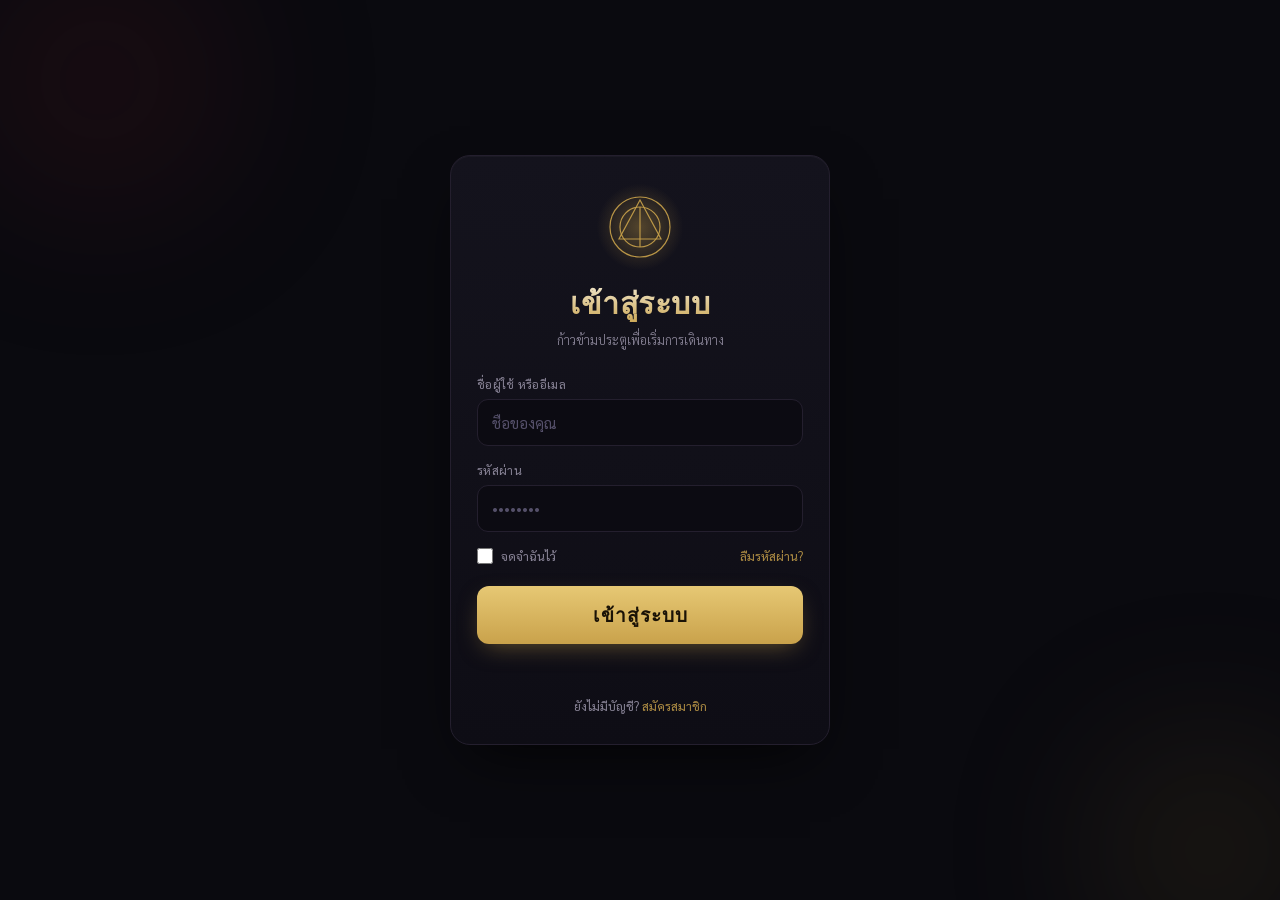
==== public/index.html @ ae457f74 "Add files via upload" ====
<!DOCTYPE html>
<html lang="th">
<head>
<meta charset="UTF-8">
<meta name="viewport" content="width=device-width, initial-scale=1">
<title>กำลังนำทาง…</title>
<script>window.location.replace('login.html');</script>
</head>
<body></body>
</html>
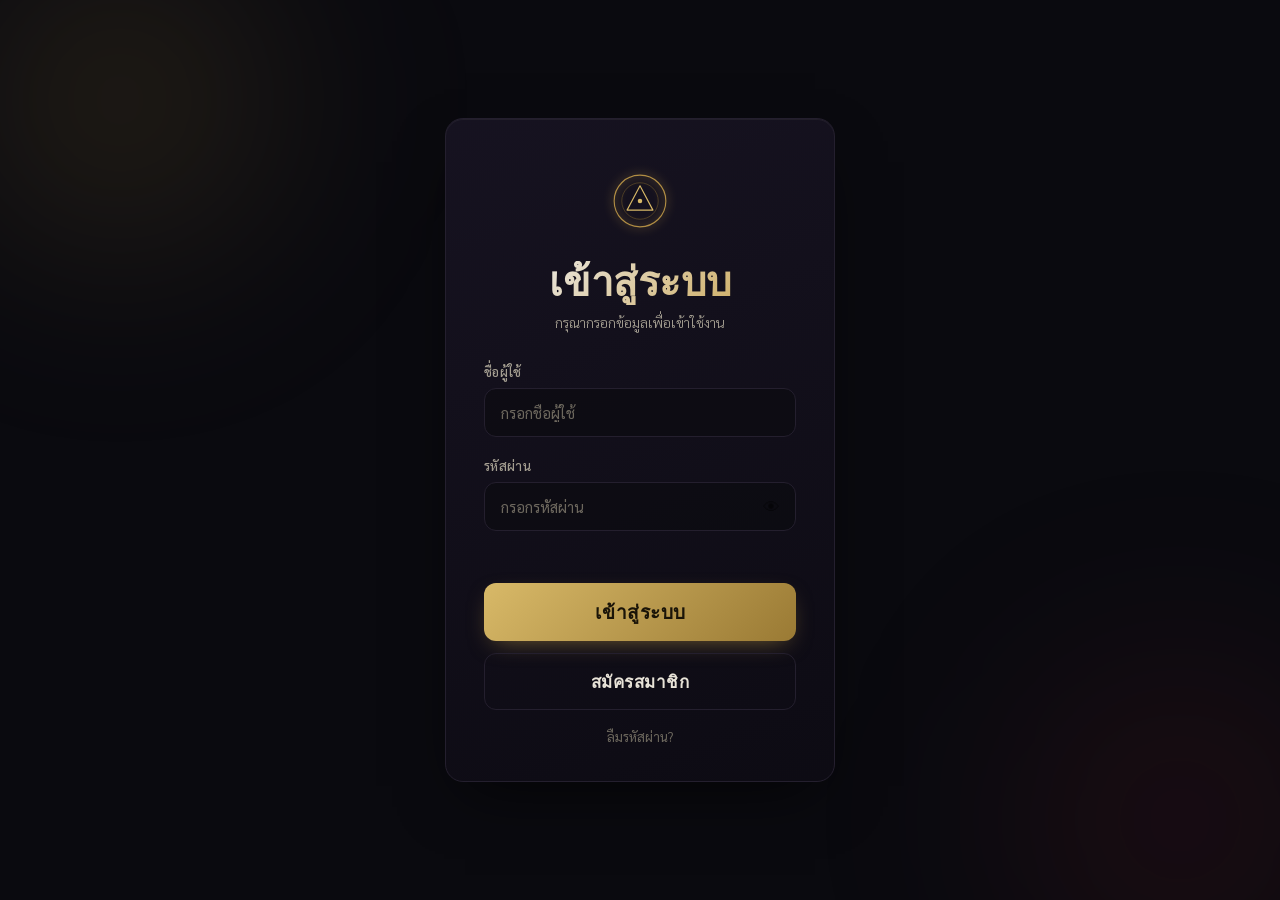
==== commit 05a5faf3: "Add wrangler config for Git-based auto-deploy - Move static files into public/ directory - Add wrang" ====
--- a/public/index.html
+++ b/public/index.html
@@ -1,10 +1,58 @@
 <!DOCTYPE html>
 <html lang="th">
 <head>
-<meta charset="UTF-8">
-<meta name="viewport" content="width=device-width, initial-scale=1">
-<title>กำลังนำทาง…</title>
-<script>window.location.replace('login.html');</script>
+    <meta charset="UTF-8">
+    <meta name="viewport" content="width=device-width, initial-scale=1.0">
+    <title>เข้าสู่ระบบ</title>
+    <link rel="preconnect" href="https://fonts.googleapis.com">
+    <link rel="preconnect" href="https://fonts.gstatic.com" crossorigin>
+    <link href="https://fonts.googleapis.com/css2?family=Cormorant+Garamond:ital,wght@0,500;0,600;0,700;1,500&family=Sarabun:wght@300;400;500;600&display=swap" rel="stylesheet">
+    <link rel="stylesheet" href="style.css">
 </head>
-<body></body>
+<body>
+    <div class="login-container">
+        <div class="login-box">
+            <div class="emblem" aria-hidden="true">
+                <svg viewBox="0 0 100 100" xmlns="http://www.w3.org/2000/svg">
+                    <circle class="emblem-glow" cx="50" cy="50" r="34"/>
+                    <circle class="emblem-ring" cx="50" cy="50" r="34"/>
+                    <circle class="emblem-ring-inner" cx="50" cy="50" r="24"/>
+                    <path class="emblem-mark" d="M50 30 L67 62 L33 62 Z"/>
+                    <circle class="emblem-dot" cx="50" cy="50" r="3"/>
+                </svg>
+            </div>
+
+            <div class="login-header">
+                <h1>เข้าสู่ระบบ</h1>
+                <p>กรุณากรอกข้อมูลเพื่อเข้าใช้งาน</p>
+            </div>
+
+            <form id="loginForm">
+                <div class="input-group">
+                    <label for="username">ชื่อผู้ใช้</label>
+                    <input type="text" id="username" placeholder="กรอกชื่อผู้ใช้" autocomplete="username" required>
+                </div>
+
+                <div class="input-group">
+                    <label for="password">รหัสผ่าน</label>
+                    <div class="password-wrapper">
+                        <input type="password" id="password" placeholder="กรอกรหัสผ่าน" autocomplete="current-password" required>
+                        <button type="button" class="toggle-password" id="togglePassword" aria-label="แสดงรหัสผ่าน">👁</button>
+                    </div>
+                </div>
+
+                <div id="errorMessage" class="error-message"></div>
+
+                <button type="submit" class="btn btn-login">เข้าสู่ระบบ</button>
+            </form>
+
+            <div class="login-footer">
+                <a href="#" class="btn btn-register">สมัครสมาชิก</a>
+                <a href="#" class="forgot-password">ลืมรหัสผ่าน?</a>
+            </div>
+        </div>
+    </div>
+
+    <script src="script.js"></script>
+</body>
 </html>
--- a/public/style.css
+++ b/public/style.css
@@ -0,0 +1,422 @@
+:root {
+    /* พื้นหลัง — ดำอมม่วง ไม่ใช่ดำสนิท */
+    --bg: #0a0a0f;
+    --bg-raise: #12101a;
+
+    /* สีหลัก — ทองโบราณ ใช้กับ accent เท่านั้น */
+    --gold: #c9a24b;
+    --gold-soft: #d8b968;
+    --gold-deep: #9a7a34;
+
+    /* สีรอง — แดงเลือด โผล่ในหมอกพื้นหลัง */
+    --blood: #7e1f2b;
+
+    /* ตัวอักษร — ขาวอมครีม ไม่ใช่ขาวสนิท */
+    --ink: #e8e3d8;
+    --ink-dim: #a49e91;
+    --ink-faint: #6d685e;
+
+    /* เส้นขอบจาง */
+    --line: #241f2e;
+
+    --radius: 18px;
+    --font-serif: 'Cormorant Garamond', serif;
+    --font-body: 'Sarabun', sans-serif;
+}
+
+* {
+    margin: 0;
+    padding: 0;
+    box-sizing: border-box;
+}
+
+body {
+    font-family: var(--font-body);
+    background: var(--bg);
+    color: var(--ink);
+    min-height: 100vh;
+    display: flex;
+    align-items: center;
+    justify-content: center;
+    position: relative;
+    overflow-x: hidden;
+}
+
+/* หมอกแสงพื้นหลัง — วงกลม 2 วงมุมตรงข้ามกัน สร้างมิติ */
+body::before,
+body::after {
+    content: "";
+    position: fixed;
+    width: 480px;
+    height: 480px;
+    border-radius: 50%;
+    filter: blur(90px);
+    z-index: 0;
+    pointer-events: none;
+}
+
+body::before {
+    top: -140px;
+    left: -120px;
+    background: radial-gradient(circle, rgba(201, 162, 75, 0.16), transparent 70%);
+}
+
+body::after {
+    bottom: -160px;
+    right: -140px;
+    background: radial-gradient(circle, rgba(126, 31, 43, 0.20), transparent 70%);
+}
+
+.login-container {
+    width: 100%;
+    max-width: 430px;
+    padding: 20px;
+    position: relative;
+    z-index: 1;
+}
+
+.login-box {
+    background: linear-gradient(160deg, rgba(24, 20, 34, 0.92), rgba(14, 12, 20, 0.92));
+    border: 1px solid var(--line);
+    border-radius: var(--radius);
+    padding: 44px 38px 36px;
+    /* เงาแบบมีทิศทาง ตกลงล่าง เบลอกว้าง + inset highlight ขอบบน */
+    box-shadow:
+        0 24px 60px -20px rgba(0, 0, 0, 0.7),
+        inset 0 1px 0 rgba(232, 227, 216, 0.06);
+}
+
+/* ตราสัญลักษณ์ */
+.emblem {
+    width: 76px;
+    height: 76px;
+    margin: 0 auto 22px;
+}
+
+.emblem svg {
+    width: 100%;
+    height: 100%;
+    overflow: visible;
+}
+
+.emblem-glow {
+    fill: none;
+    stroke: var(--gold);
+    stroke-width: 6;
+    opacity: 0.25;
+    filter: blur(6px);
+    transform-origin: center;
+    animation: breathe 3.4s ease-in-out infinite;
+}
+
+.emblem-ring {
+    fill: none;
+    stroke: var(--gold);
+    stroke-width: 1.5;
+    opacity: 0.85;
+}
+
+.emblem-ring-inner {
+    fill: none;
+    stroke: var(--gold-deep);
+    stroke-width: 1;
+    opacity: 0.5;
+}
+
+.emblem-mark {
+    fill: none;
+    stroke: var(--gold-soft);
+    stroke-width: 1.5;
+    stroke-linejoin: round;
+}
+
+.emblem-dot {
+    fill: var(--gold-soft);
+}
+
+@keyframes breathe {
+    0%, 100% { opacity: 0.18; transform: scale(1); }
+    50% { opacity: 0.42; transform: scale(1.06); }
+}
+
+.login-header {
+    text-align: center;
+    margin-bottom: 32px;
+}
+
+.login-header h1 {
+    font-family: var(--font-serif);
+    font-weight: 600;
+    font-size: 40px;
+    letter-spacing: 0.5px;
+    line-height: 1.1;
+    margin-bottom: 8px;
+    /* gradient text — ขาวครีม→ทอง เหมือนแสงตกกระทบ */
+    background: linear-gradient(135deg, var(--ink) 20%, var(--gold) 100%);
+    -webkit-background-clip: text;
+    background-clip: text;
+    -webkit-text-fill-color: transparent;
+    color: transparent;
+}
+
+.login-header p {
+    color: var(--ink-dim);
+    font-size: 14px;
+    font-weight: 300;
+}
+
+.input-group {
+    margin-bottom: 20px;
+}
+
+.input-group label {
+    display: block;
+    color: var(--ink-dim);
+    font-size: 13px;
+    font-weight: 500;
+    letter-spacing: 0.3px;
+    margin-bottom: 8px;
+}
+
+.input-group input {
+    width: 100%;
+    padding: 14px 16px;
+    background: rgba(10, 10, 15, 0.6);
+    border: 1px solid var(--line);
+    border-radius: 12px;
+    color: var(--ink);
+    font-family: var(--font-body);
+    font-size: 15px;
+    transition: border-color 0.3s ease, box-shadow 0.3s ease, background 0.3s ease;
+    outline: none;
+}
+
+.input-group input::placeholder {
+    color: var(--ink-faint);
+}
+
+/* โฟกัสแล้วมี glow วงแหวนทอง แทน outline ฟ้าเบราว์เซอร์ */
+.input-group input:focus {
+    border-color: var(--gold-deep);
+    background: rgba(18, 16, 26, 0.8);
+    box-shadow: 0 0 0 3px rgba(201, 162, 75, 0.15);
+}
+
+.password-wrapper {
+    position: relative;
+}
+
+.password-wrapper input {
+    padding-right: 50px;
+}
+
+.toggle-password {
+    position: absolute;
+    right: 12px;
+    top: 50%;
+    transform: translateY(-50%);
+    background: none;
+    border: none;
+    cursor: pointer;
+    font-size: 17px;
+    opacity: 0.5;
+    transition: opacity 0.3s;
+    line-height: 1;
+    padding: 4px;
+}
+
+.toggle-password:hover {
+    opacity: 0.9;
+}
+
+.error-message {
+    color: #d97b7b;
+    font-size: 13px;
+    text-align: center;
+    margin-bottom: 12px;
+    min-height: 20px;
+    font-weight: 400;
+}
+
+.btn {
+    display: block;
+    width: 100%;
+    padding: 14px;
+    border: none;
+    border-radius: 12px;
+    font-family: var(--font-serif);
+    font-size: 19px;
+    font-weight: 600;
+    letter-spacing: 0.5px;
+    cursor: pointer;
+    transition: transform 0.2s ease, box-shadow 0.3s ease, background 0.3s ease, opacity 0.3s;
+    text-align: center;
+    text-decoration: none;
+}
+
+.btn-login {
+    background: linear-gradient(135deg, var(--gold-soft), var(--gold-deep));
+    color: #1a1408;
+    margin-bottom: 12px;
+    box-shadow: 0 8px 24px -10px rgba(201, 162, 75, 0.6);
+}
+
+.btn-login:hover {
+    background: linear-gradient(135deg, #e3c477, var(--gold));
+    box-shadow: 0 12px 30px -10px rgba(201, 162, 75, 0.75);
+}
+
+.btn-login:active {
+    transform: translateY(1px);
+}
+
+.btn-login:disabled {
+    opacity: 0.5;
+    cursor: not-allowed;
+}
+
+.btn-register {
+    background: transparent;
+    color: var(--ink);
+    border: 1px solid var(--line);
+    margin-bottom: 18px;
+    font-size: 17px;
+}
+
+.btn-register:hover {
+    border-color: var(--gold-deep);
+    background: rgba(201, 162, 75, 0.06);
+}
+
+.btn-register:active {
+    transform: translateY(1px);
+}
+
+.login-footer {
+    margin-top: 4px;
+}
+
+.forgot-password {
+    display: block;
+    text-align: center;
+    color: var(--ink-faint);
+    font-size: 13px;
+    text-decoration: none;
+    transition: color 0.3s;
+}
+
+.forgot-password:hover {
+    color: var(--gold);
+}
+
+/* ===== Dashboard ===== */
+.dashboard-container {
+    width: 100%;
+    min-height: 100vh;
+    padding: 40px 30px;
+    position: relative;
+    z-index: 1;
+}
+
+.dashboard-header {
+    display: flex;
+    justify-content: space-between;
+    align-items: center;
+    margin-bottom: 48px;
+    max-width: 900px;
+    margin-left: auto;
+    margin-right: auto;
+}
+
+.dashboard-header h1 {
+    font-family: var(--font-serif);
+    font-weight: 600;
+    font-size: 30px;
+    letter-spacing: 0.5px;
+    background: linear-gradient(135deg, var(--ink) 20%, var(--gold) 100%);
+    -webkit-background-clip: text;
+    background-clip: text;
+    -webkit-text-fill-color: transparent;
+    color: transparent;
+}
+
+.btn-logout {
+    padding: 10px 24px;
+    background: transparent;
+    color: var(--ink-dim);
+    border: 1px solid var(--line);
+    border-radius: 10px;
+    cursor: pointer;
+    font-family: var(--font-serif);
+    font-size: 16px;
+    font-weight: 600;
+    transition: all 0.3s;
+    text-decoration: none;
+}
+
+.btn-logout:hover {
+    border-color: var(--blood);
+    color: #d97b7b;
+    background: rgba(126, 31, 43, 0.12);
+}
+
+.welcome-card {
+    background: linear-gradient(160deg, rgba(24, 20, 34, 0.92), rgba(14, 12, 20, 0.92));
+    border: 1px solid var(--line);
+    border-radius: var(--radius);
+    padding: 48px 40px;
+    text-align: center;
+    max-width: 640px;
+    margin: 0 auto;
+    box-shadow:
+        0 24px 60px -20px rgba(0, 0, 0, 0.7),
+        inset 0 1px 0 rgba(232, 227, 216, 0.06);
+}
+
+.welcome-card h2 {
+    font-family: var(--font-serif);
+    font-weight: 600;
+    font-size: 38px;
+    margin-bottom: 12px;
+    background: linear-gradient(135deg, var(--ink) 20%, var(--gold) 100%);
+    -webkit-background-clip: text;
+    background-clip: text;
+    -webkit-text-fill-color: transparent;
+    color: transparent;
+}
+
+.welcome-card p {
+    color: var(--ink-dim);
+    font-size: 16px;
+    font-weight: 300;
+}
+
+@media (max-width: 480px) {
+    .login-box {
+        padding: 34px 24px 28px;
+    }
+
+    .login-header h1 {
+        font-size: 34px;
+    }
+
+    .dashboard-header {
+        flex-direction: column;
+        gap: 16px;
+    }
+
+    .welcome-card h2 {
+        font-size: 30px;
+    }
+}
+
+/* ปิดอนิเมชันให้คนที่แพ้การเคลื่อนไหว */
+@media (prefers-reduced-motion: reduce) {
+    *,
+    *::before,
+    *::after {
+        animation-duration: 0.001ms !important;
+        animation-iteration-count: 1 !important;
+        transition-duration: 0.001ms !important;
+    }
+}
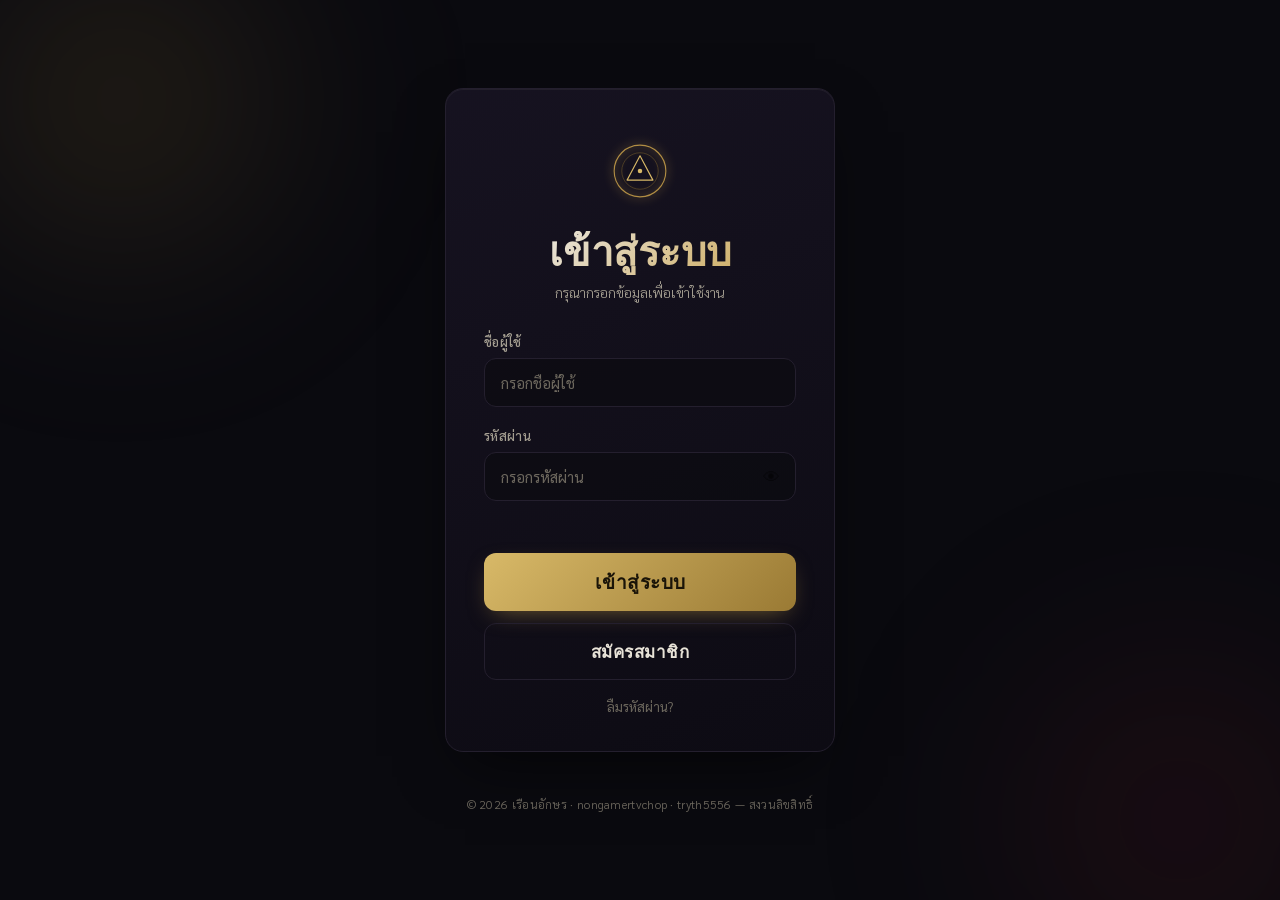
==== commit e9cfa387: "Add copyright notice and LICENSE - Copyright footer on login and platform pages - LICENSE file (All " ====
--- a/public/index.html
+++ b/public/index.html
@@ -51,6 +51,10 @@
                 <a href="#" class="forgot-password">ลืมรหัสผ่าน?</a>
             </div>
         </div>
+
+        <footer class="copyright">
+            © 2026 เรือนอักษร · nongamertvchop · tryth5556 — สงวนลิขสิทธิ์
+        </footer>
     </div>
 
     <script src="script.js"></script>
--- a/public/style.css
+++ b/public/style.css
@@ -410,6 +410,588 @@
     }
 }
 
+/* ===== App / Platform (เรือนอักษร) ===== */
+.app-body {
+    display: block;
+    align-items: stretch;
+    justify-content: flex-start;
+}
+
+.app-header {
+    position: sticky;
+    top: 0;
+    z-index: 50;
+    display: flex;
+    align-items: center;
+    gap: 20px;
+    padding: 12px 28px;
+    background: rgba(10, 10, 15, 0.85);
+    backdrop-filter: blur(14px);
+    border-bottom: 1px solid var(--line);
+}
+
+.brand {
+    display: flex;
+    align-items: center;
+    gap: 10px;
+    flex-shrink: 0;
+}
+
+.brand-emblem {
+    width: 34px;
+    height: 34px;
+    display: block;
+}
+
+.brand-emblem svg { width: 100%; height: 100%; }
+
+.brand-name {
+    font-family: var(--font-serif);
+    font-weight: 700;
+    font-size: 26px;
+    letter-spacing: 0.5px;
+    background: linear-gradient(135deg, var(--ink) 20%, var(--gold) 100%);
+    -webkit-background-clip: text;
+    background-clip: text;
+    -webkit-text-fill-color: transparent;
+    color: transparent;
+}
+
+.search-bar {
+    flex: 1;
+    max-width: 460px;
+    display: flex;
+    align-items: center;
+    gap: 8px;
+    padding: 9px 16px;
+    background: rgba(10, 10, 15, 0.6);
+    border: 1px solid var(--line);
+    border-radius: 12px;
+    transition: border-color 0.3s, box-shadow 0.3s;
+}
+
+.search-bar:focus-within {
+    border-color: var(--gold-deep);
+    box-shadow: 0 0 0 3px rgba(201, 162, 75, 0.12);
+}
+
+.search-icon { opacity: 0.5; font-size: 14px; }
+
+.search-bar input {
+    flex: 1;
+    background: none;
+    border: none;
+    outline: none;
+    color: var(--ink);
+    font-family: var(--font-body);
+    font-size: 14px;
+}
+
+.search-bar input::placeholder { color: var(--ink-faint); }
+
+.header-actions {
+    display: flex;
+    align-items: center;
+    gap: 12px;
+    margin-left: auto;
+    flex-shrink: 0;
+}
+
+.icon-btn {
+    background: none;
+    border: 1px solid transparent;
+    border-radius: 10px;
+    padding: 8px;
+    font-size: 17px;
+    cursor: pointer;
+    opacity: 0.7;
+    transition: opacity 0.3s, background 0.3s;
+}
+
+.icon-btn:hover { opacity: 1; background: rgba(201, 162, 75, 0.08); }
+
+.avatar {
+    width: 40px;
+    height: 40px;
+    flex-shrink: 0;
+    border-radius: 50%;
+    display: flex;
+    align-items: center;
+    justify-content: center;
+    font-family: var(--font-serif);
+    font-weight: 600;
+    font-size: 18px;
+    color: #1a1408;
+    background: linear-gradient(135deg, var(--gold-soft), var(--gold-deep));
+    border: 1px solid rgba(232, 227, 216, 0.15);
+}
+
+.avatar.sm { width: 32px; height: 32px; font-size: 14px; }
+
+.app-header .btn-logout {
+    padding: 8px 18px;
+    font-size: 15px;
+}
+
+/* Layout grid */
+.app-layout {
+    display: grid;
+    grid-template-columns: 240px 1fr 300px;
+    gap: 22px;
+    max-width: 1240px;
+    margin: 0 auto;
+    padding: 26px;
+    align-items: start;
+}
+
+.sidebar-left, .sidebar-right {
+    position: sticky;
+    top: 84px;
+    display: flex;
+    flex-direction: column;
+    gap: 18px;
+}
+
+.side-card {
+    background: linear-gradient(160deg, rgba(24, 20, 34, 0.9), rgba(14, 12, 20, 0.9));
+    border: 1px solid var(--line);
+    border-radius: var(--radius);
+    padding: 16px;
+    box-shadow:
+        0 18px 44px -22px rgba(0, 0, 0, 0.7),
+        inset 0 1px 0 rgba(232, 227, 216, 0.05);
+}
+
+.side-title {
+    font-family: var(--font-serif);
+    font-weight: 600;
+    font-size: 20px;
+    color: var(--gold);
+    margin-bottom: 12px;
+    padding-bottom: 8px;
+    border-bottom: 1px solid var(--line);
+}
+
+/* Nav */
+.nav-item {
+    display: block;
+    padding: 11px 14px;
+    color: var(--ink-dim);
+    text-decoration: none;
+    font-size: 15px;
+    border-radius: 10px;
+    border-left: 2px solid transparent;
+    transition: all 0.25s;
+}
+
+.nav-item:hover { color: var(--ink); background: rgba(201, 162, 75, 0.06); }
+
+.nav-item.active {
+    color: var(--gold-soft);
+    background: rgba(201, 162, 75, 0.1);
+    border-left-color: var(--gold);
+}
+
+/* Categories */
+.category-list { display: flex; flex-wrap: wrap; gap: 8px; }
+
+.category-tag {
+    padding: 6px 13px;
+    font-size: 13px;
+    color: var(--ink-dim);
+    text-decoration: none;
+    border: 1px solid var(--line);
+    border-radius: 20px;
+    transition: all 0.25s;
+}
+
+.category-tag:hover {
+    color: var(--gold-soft);
+    border-color: var(--gold-deep);
+    background: rgba(201, 162, 75, 0.08);
+}
+
+/* Feed */
+.feed { display: flex; flex-direction: column; gap: 20px; min-width: 0; }
+
+.composer {
+    display: flex;
+    gap: 14px;
+    background: linear-gradient(160deg, rgba(24, 20, 34, 0.9), rgba(14, 12, 20, 0.9));
+    border: 1px solid var(--line);
+    border-radius: var(--radius);
+    padding: 18px;
+    box-shadow: inset 0 1px 0 rgba(232, 227, 216, 0.05);
+}
+
+.composer-body { flex: 1; }
+
+.composer textarea {
+    width: 100%;
+    min-height: 58px;
+    resize: vertical;
+    background: rgba(10, 10, 15, 0.5);
+    border: 1px solid var(--line);
+    border-radius: 12px;
+    padding: 12px 14px;
+    color: var(--ink);
+    font-family: var(--font-body);
+    font-size: 15px;
+    outline: none;
+    transition: border-color 0.3s, box-shadow 0.3s;
+}
+
+.composer textarea:focus {
+    border-color: var(--gold-deep);
+    box-shadow: 0 0 0 3px rgba(201, 162, 75, 0.12);
+}
+
+.composer textarea::placeholder { color: var(--ink-faint); }
+
+.composer-actions {
+    display: flex;
+    align-items: center;
+    justify-content: space-between;
+    margin-top: 12px;
+    gap: 10px;
+    flex-wrap: wrap;
+}
+
+.composer-tools { display: flex; gap: 6px; flex-wrap: wrap; }
+
+.tool-btn {
+    background: none;
+    border: 1px solid var(--line);
+    border-radius: 9px;
+    padding: 7px 12px;
+    color: var(--ink-dim);
+    font-family: var(--font-body);
+    font-size: 13px;
+    cursor: pointer;
+    transition: all 0.25s;
+}
+
+.tool-btn:hover { color: var(--gold-soft); border-color: var(--gold-deep); }
+
+.btn-post {
+    background: linear-gradient(135deg, var(--gold-soft), var(--gold-deep));
+    color: #1a1408;
+    border: none;
+    border-radius: 10px;
+    padding: 9px 26px;
+    font-family: var(--font-serif);
+    font-size: 17px;
+    font-weight: 600;
+    cursor: pointer;
+    transition: transform 0.2s, box-shadow 0.3s;
+    box-shadow: 0 6px 18px -8px rgba(201, 162, 75, 0.6);
+}
+
+.btn-post:hover { box-shadow: 0 10px 24px -8px rgba(201, 162, 75, 0.75); }
+.btn-post:active { transform: translateY(1px); }
+
+/* Post card */
+.post-card {
+    background: linear-gradient(160deg, rgba(24, 20, 34, 0.9), rgba(14, 12, 20, 0.9));
+    border: 1px solid var(--line);
+    border-radius: var(--radius);
+    padding: 18px;
+    box-shadow:
+        0 18px 44px -24px rgba(0, 0, 0, 0.7),
+        inset 0 1px 0 rgba(232, 227, 216, 0.05);
+}
+
+.post-head { display: flex; align-items: center; gap: 12px; margin-bottom: 14px; }
+
+.post-meta { display: flex; flex-direction: column; }
+
+.post-author { color: var(--ink); font-weight: 600; font-size: 15px; }
+
+.post-time { color: var(--ink-faint); font-size: 12px; }
+
+.post-badge {
+    margin-left: auto;
+    padding: 4px 12px;
+    font-size: 12px;
+    color: var(--gold-soft);
+    border: 1px solid var(--gold-deep);
+    border-radius: 20px;
+    background: rgba(201, 162, 75, 0.08);
+}
+
+.post-text {
+    color: var(--ink);
+    font-size: 15px;
+    line-height: 1.7;
+    font-weight: 300;
+    margin-bottom: 14px;
+}
+
+.post-image {
+    width: 100%;
+    height: 300px;
+    border-radius: 12px;
+    border: 1px solid var(--line);
+    margin-bottom: 14px;
+}
+
+.img-1 {
+    background:
+        radial-gradient(circle at 30% 30%, rgba(201, 162, 75, 0.35), transparent 55%),
+        radial-gradient(circle at 75% 70%, rgba(126, 31, 43, 0.5), transparent 55%),
+        linear-gradient(160deg, #1a1526, #0c0a12);
+}
+
+/* Novel block */
+.novel-block {
+    display: flex;
+    gap: 16px;
+    background: rgba(10, 10, 15, 0.4);
+    border: 1px solid var(--line);
+    border-radius: 14px;
+    padding: 14px;
+    margin-bottom: 14px;
+}
+
+.novel-cover {
+    width: 108px;
+    height: 150px;
+    flex-shrink: 0;
+    border-radius: 10px;
+    border: 1px solid rgba(201, 162, 75, 0.25);
+    position: relative;
+    display: flex;
+    align-items: flex-end;
+    padding: 8px;
+    box-shadow: 0 10px 24px -12px rgba(0, 0, 0, 0.8);
+}
+
+.cover-1 {
+    background:
+        radial-gradient(circle at 50% 25%, rgba(201, 162, 75, 0.35), transparent 60%),
+        linear-gradient(165deg, #2a1e33, #100b16);
+}
+
+.cover-genre {
+    font-size: 11px;
+    color: var(--ink);
+    background: rgba(10, 10, 15, 0.7);
+    padding: 3px 9px;
+    border-radius: 12px;
+    border: 1px solid var(--line);
+}
+
+.novel-info { flex: 1; min-width: 0; }
+
+.novel-title {
+    font-family: var(--font-serif);
+    font-weight: 600;
+    font-size: 24px;
+    color: var(--ink);
+    line-height: 1.2;
+    margin-bottom: 4px;
+}
+
+.novel-chapter { color: var(--gold-soft); font-size: 13px; margin-bottom: 10px; }
+
+.novel-excerpt {
+    color: var(--ink-dim);
+    font-size: 14px;
+    line-height: 1.65;
+    font-weight: 300;
+    margin-bottom: 12px;
+}
+
+.novel-read {
+    color: var(--gold);
+    text-decoration: none;
+    font-size: 14px;
+    font-weight: 500;
+    transition: color 0.25s;
+}
+
+.novel-read:hover { color: var(--gold-soft); }
+
+/* Post footer */
+.post-footer {
+    display: flex;
+    gap: 8px;
+    padding-top: 12px;
+    border-top: 1px solid var(--line);
+    flex-wrap: wrap;
+}
+
+.react-btn {
+    background: none;
+    border: none;
+    color: var(--ink-dim);
+    font-family: var(--font-body);
+    font-size: 13px;
+    cursor: pointer;
+    padding: 6px 12px;
+    border-radius: 8px;
+    transition: all 0.25s;
+}
+
+.react-btn:hover { color: var(--gold-soft); background: rgba(201, 162, 75, 0.06); }
+
+/* Trending */
+.trend-item {
+    display: flex;
+    align-items: center;
+    gap: 12px;
+    padding: 10px 8px;
+    text-decoration: none;
+    border-radius: 10px;
+    transition: background 0.25s;
+}
+
+.trend-item:hover { background: rgba(201, 162, 75, 0.06); }
+
+.trend-rank {
+    font-family: var(--font-serif);
+    font-size: 24px;
+    font-weight: 700;
+    color: var(--gold-deep);
+    width: 26px;
+    text-align: center;
+    flex-shrink: 0;
+}
+
+.trend-title { display: block; color: var(--ink); font-size: 14px; font-weight: 500; }
+.trend-meta { display: block; color: var(--ink-faint); font-size: 12px; }
+
+/* Chat */
+.chat-friends {
+    display: flex;
+    gap: 14px;
+    margin-bottom: 14px;
+    flex-wrap: wrap;
+}
+
+.friend {
+    display: flex;
+    flex-direction: column;
+    align-items: center;
+    gap: 4px;
+    font-size: 12px;
+    color: var(--ink-dim);
+    position: relative;
+}
+
+.friend .avatar { position: relative; }
+
+.friend.online .avatar::after {
+    content: "";
+    position: absolute;
+    right: 0;
+    bottom: 0;
+    width: 9px;
+    height: 9px;
+    border-radius: 50%;
+    background: #6fbf73;
+    border: 2px solid #0a0a0f;
+}
+
+.chat-window {
+    display: flex;
+    flex-direction: column;
+    gap: 8px;
+    max-height: 220px;
+    overflow-y: auto;
+    padding: 10px;
+    background: rgba(10, 10, 15, 0.4);
+    border: 1px solid var(--line);
+    border-radius: 12px;
+    margin-bottom: 12px;
+}
+
+.chat-msg {
+    max-width: 80%;
+    padding: 8px 12px;
+    border-radius: 12px;
+    font-size: 13px;
+    line-height: 1.5;
+}
+
+.chat-msg.them {
+    align-self: flex-start;
+    background: rgba(36, 31, 46, 0.8);
+    color: var(--ink);
+    border: 1px solid var(--line);
+    border-bottom-left-radius: 4px;
+}
+
+.chat-msg.me {
+    align-self: flex-end;
+    background: linear-gradient(135deg, var(--gold-deep), #6f5624);
+    color: var(--ink);
+    border-bottom-right-radius: 4px;
+}
+
+.chat-input { display: flex; gap: 8px; }
+
+.chat-input input {
+    flex: 1;
+    background: rgba(10, 10, 15, 0.6);
+    border: 1px solid var(--line);
+    border-radius: 10px;
+    padding: 9px 12px;
+    color: var(--ink);
+    font-family: var(--font-body);
+    font-size: 13px;
+    outline: none;
+    transition: border-color 0.3s;
+}
+
+.chat-input input:focus { border-color: var(--gold-deep); }
+.chat-input input::placeholder { color: var(--ink-faint); }
+
+.chat-input button {
+    background: linear-gradient(135deg, var(--gold-soft), var(--gold-deep));
+    color: #1a1408;
+    border: none;
+    border-radius: 10px;
+    padding: 0 18px;
+    font-family: var(--font-serif);
+    font-size: 16px;
+    font-weight: 600;
+    cursor: pointer;
+    transition: transform 0.2s;
+}
+
+.chat-input button:active { transform: translateY(1px); }
+
+/* Responsive */
+@media (max-width: 1080px) {
+    .app-layout { grid-template-columns: 200px 1fr; }
+    .sidebar-right { display: none; }
+}
+
+@media (max-width: 760px) {
+    .app-header { flex-wrap: wrap; gap: 12px; padding: 12px 16px; }
+    .search-bar { order: 3; max-width: none; flex-basis: 100%; }
+    .app-layout { grid-template-columns: 1fr; padding: 16px; }
+    .sidebar-left { display: none; }
+    .app-header .btn-logout { padding: 7px 14px; font-size: 14px; }
+    .novel-title { font-size: 20px; }
+}
+
+/* ลิขสิทธิ์ */
+.copyright {
+    text-align: center;
+    color: var(--ink-faint);
+    font-size: 12px;
+    font-weight: 300;
+    letter-spacing: 0.3px;
+    padding: 24px 16px 28px;
+}
+
+.login-container .copyright {
+    margin-top: 20px;
+    padding-bottom: 0;
+}
+
 /* ปิดอนิเมชันให้คนที่แพ้การเคลื่อนไหว */
 @media (prefers-reduced-motion: reduce) {
     *,
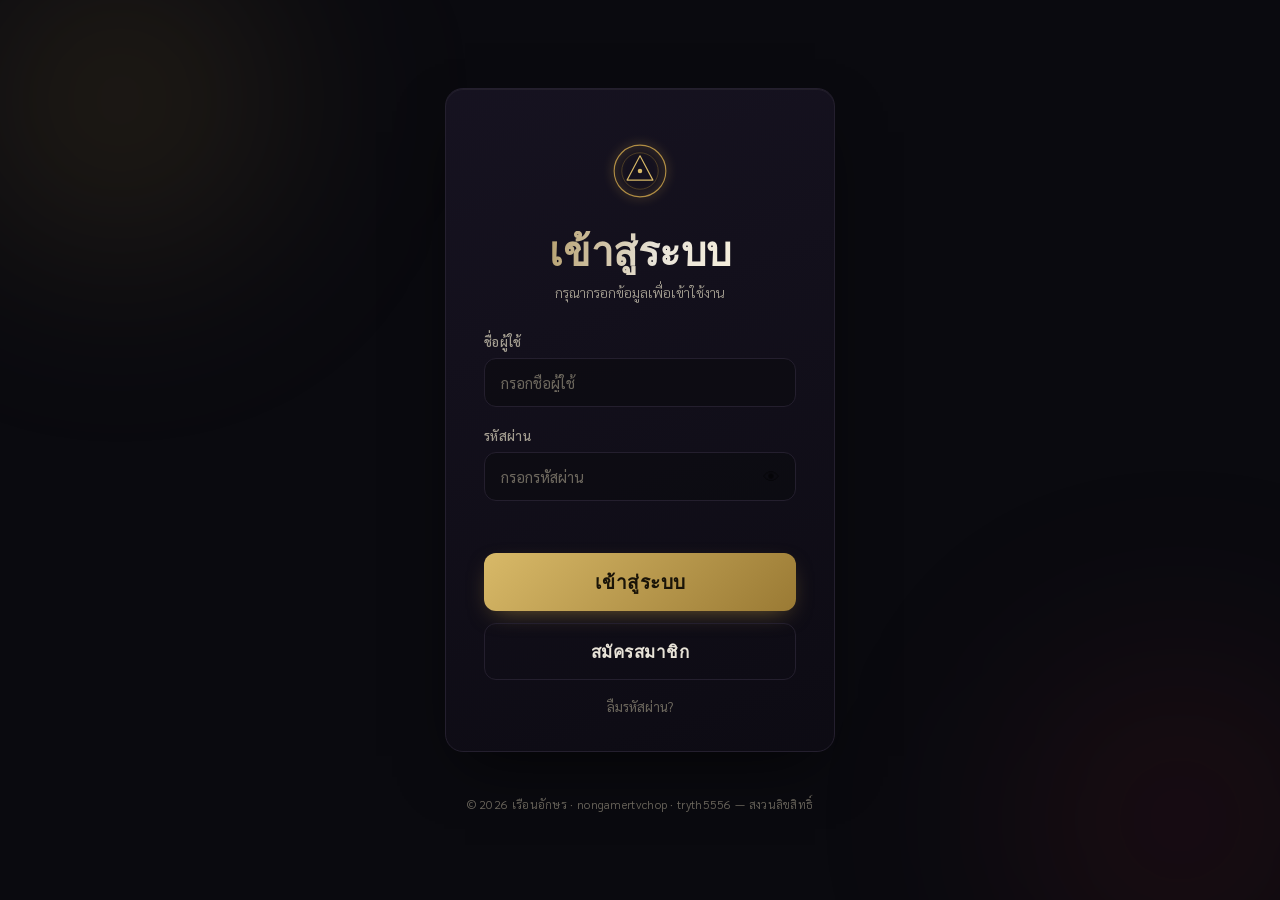
==== commit 52aa70a5: "Adapt the whole site to phones, tablets, laptops and desktops - Detect the device on load and on res" ====
--- a/public/index.html
+++ b/public/index.html
@@ -2,7 +2,7 @@
 <html lang="th">
 <head>
     <meta charset="UTF-8">
-    <meta name="viewport" content="width=device-width, initial-scale=1.0">
+    <meta name="viewport" content="width=device-width, initial-scale=1.0, viewport-fit=cover">
     <title>เข้าสู่ระบบ</title>
     <link rel="preconnect" href="https://fonts.googleapis.com">
     <link rel="preconnect" href="https://fonts.gstatic.com" crossorigin>
@@ -41,13 +41,14 @@
                     </div>
                 </div>
 
+                <div id="infoMessage" class="info-message"></div>
                 <div id="errorMessage" class="error-message"></div>
 
                 <button type="submit" class="btn btn-login">เข้าสู่ระบบ</button>
             </form>
 
             <div class="login-footer">
-                <a href="#" class="btn btn-register">สมัครสมาชิก</a>
+                <a href="register.html" class="btn btn-register">สมัครสมาชิก</a>
                 <a href="#" class="forgot-password">ลืมรหัสผ่าน?</a>
             </div>
         </div>
--- a/public/style.css
+++ b/public/style.css
@@ -128,10 +128,23 @@
     stroke: var(--gold-soft);
     stroke-width: 1.5;
     stroke-linejoin: round;
+    /* หมุนรอบจุดกึ่งกลางของตรา (viewBox 100x100) */
+    transform-origin: 50px 50px;
+    animation: mark-spin 16s linear infinite;
 }
 
 .emblem-dot {
     fill: var(--gold-soft);
+}
+
+/* สามเหลี่ยมในโลโก้เรือนอักษร (หัวเว็บ) */
+.brand-mark {
+    transform-origin: 50px 50px;
+    animation: mark-spin 16s linear infinite;
+}
+
+@keyframes mark-spin {
+    to { transform: rotate(360deg); }
 }
 
 @keyframes breathe {
@@ -151,12 +164,24 @@
     letter-spacing: 0.5px;
     line-height: 1.1;
     margin-bottom: 8px;
-    /* gradient text — ขาวครีม→ทอง เหมือนแสงตกกระทบ */
-    background: linear-gradient(135deg, var(--ink) 20%, var(--gold) 100%);
+    /* gradient text + แสงวิ่งช้า ๆ ผ่านตัวอักษร */
+    background: linear-gradient(100deg,
+        var(--gold-deep) 0%,
+        var(--ink) 28%,
+        #fff6df 50%,
+        var(--ink) 72%,
+        var(--gold-deep) 100%);
+    background-size: 200% auto;
     -webkit-background-clip: text;
     background-clip: text;
     -webkit-text-fill-color: transparent;
     color: transparent;
+    animation: text-shine 6s linear infinite;
+}
+
+@keyframes text-shine {
+    0%   { background-position: 200% center; }
+    100% { background-position: -200% center; }
 }
 
 .login-header p {
@@ -236,6 +261,25 @@
     margin-bottom: 12px;
     min-height: 20px;
     font-weight: 400;
+}
+
+.info-message {
+    display: none;
+    color: #7fc98a;
+    font-size: 13px;
+    text-align: center;
+    margin-bottom: 10px;
+    font-weight: 400;
+    padding: 10px 12px;
+    background: rgba(111, 191, 115, 0.08);
+    border: 1px solid rgba(111, 191, 115, 0.25);
+    border-radius: 10px;
+}
+
+.optional {
+    color: var(--ink-faint);
+    font-weight: 300;
+    font-size: 12px;
 }
 
 .btn {
@@ -252,6 +296,39 @@
     transition: transform 0.2s ease, box-shadow 0.3s ease, background 0.3s ease, opacity 0.3s;
     text-align: center;
     text-decoration: none;
+    position: relative;
+    overflow: hidden;
+}
+
+/* แสงกวาดผ่านปุ่มช้า ๆ */
+.btn-login::before,
+.btn-register::before {
+    content: "";
+    position: absolute;
+    top: 0;
+    left: -75%;
+    width: 45%;
+    height: 100%;
+    background: linear-gradient(100deg,
+        transparent 0%,
+        rgba(255, 246, 223, 0.45) 50%,
+        transparent 100%);
+    transform: skewX(-20deg);
+    animation: btn-sweep 5s ease-in-out infinite;
+    pointer-events: none;
+}
+
+.btn-register::before {
+    background: linear-gradient(100deg,
+        transparent 0%,
+        rgba(201, 162, 75, 0.35) 50%,
+        transparent 100%);
+    animation-delay: 1.2s;
+}
+
+@keyframes btn-sweep {
+    0%   { left: -75%; }
+    55%, 100% { left: 130%; }
 }
 
 .btn-login {
@@ -962,6 +1039,44 @@
 
 .chat-input button:active { transform: translateY(1px); }
 
+/* Composer title + messages + feed states */
+.post-title-input {
+    width: 100%;
+    background: rgba(10, 10, 15, 0.5);
+    border: 1px solid var(--line);
+    border-radius: 12px;
+    padding: 11px 14px;
+    margin-bottom: 10px;
+    color: var(--ink);
+    font-family: var(--font-body);
+    font-size: 14px;
+    outline: none;
+    transition: border-color 0.3s, box-shadow 0.3s;
+}
+
+.post-title-input:focus {
+    border-color: var(--gold-deep);
+    box-shadow: 0 0 0 3px rgba(201, 162, 75, 0.12);
+}
+
+.post-title-input::placeholder { color: var(--ink-faint); }
+
+.composer-msg {
+    color: #d97b7b;
+    font-size: 13px;
+    margin-top: 8px;
+    min-height: 0;
+}
+
+.post-list { display: flex; flex-direction: column; gap: 20px; }
+
+.feed-loading {
+    text-align: center;
+    color: var(--ink-faint);
+    font-size: 14px;
+    padding: 30px 10px;
+}
+
 /* Responsive */
 @media (max-width: 1080px) {
     .app-layout { grid-template-columns: 200px 1fr; }
@@ -970,7 +1085,8 @@
 
 @media (max-width: 760px) {
     .app-header { flex-wrap: wrap; gap: 12px; padding: 12px 16px; }
-    .search-bar { order: 3; max-width: none; flex-basis: 100%; }
+    /* ใช้ specificity สูงกว่าเพื่อชนะกฎ .header-center { flex: 1 } ที่อยู่ท้ายไฟล์ */
+    .app-header .header-center { order: 3; max-width: none; flex: 1 1 100%; margin: 0; }
     .app-layout { grid-template-columns: 1fr; padding: 16px; }
     .sidebar-left { display: none; }
     .app-header .btn-logout { padding: 7px 14px; font-size: 14px; }
@@ -990,6 +1106,1778 @@
 .login-container .copyright {
     margin-top: 20px;
     padding-bottom: 0;
+}
+
+/* ===== Header center: search + tabs ===== */
+.header-center {
+    flex: 1;
+    max-width: 520px;
+    display: flex;
+    flex-direction: column;
+    gap: 8px;
+    margin: 0 auto;
+}
+
+.header-center .search-bar { width: 100%; max-width: none; }
+
+.tab-bar { display: flex; gap: 8px; }
+
+.tab-btn {
+    flex: 1;
+    padding: 8px 14px;
+    background: rgba(10, 10, 15, 0.5);
+    border: 1px solid var(--line);
+    border-radius: 10px;
+    color: var(--ink-dim);
+    font-family: var(--font-serif);
+    font-size: 16px;
+    font-weight: 600;
+    cursor: pointer;
+    transition: all 0.25s;
+}
+
+.tab-btn:hover { color: var(--ink); border-color: var(--gold-deep); }
+
+.tab-btn.active {
+    color: #1a1408;
+    background: linear-gradient(135deg, var(--gold-soft), var(--gold-deep));
+    border-color: transparent;
+}
+
+/* ===== Views ===== */
+.view { display: flex; flex-direction: column; gap: 20px; }
+
+.page-title {
+    font-family: var(--font-serif);
+    font-weight: 600;
+    font-size: 28px;
+    color: var(--gold);
+}
+
+.back-btn {
+    align-self: flex-start;
+    background: none;
+    border: 1px solid var(--line);
+    border-radius: 10px;
+    padding: 8px 16px;
+    color: var(--ink-dim);
+    font-family: var(--font-body);
+    font-size: 14px;
+    cursor: pointer;
+    transition: all 0.25s;
+}
+
+.back-btn:hover { color: var(--gold-soft); border-color: var(--gold-deep); }
+
+/* ===== Menu (6 ปุ่ม) ===== */
+.menu-grid {
+    display: grid;
+    grid-template-columns: repeat(3, 1fr);
+    gap: 16px;
+}
+
+.menu-card {
+    display: flex;
+    flex-direction: column;
+    align-items: center;
+    text-align: center;
+    gap: 8px;
+    padding: 28px 16px;
+    background: linear-gradient(160deg, rgba(24, 20, 34, 0.9), rgba(14, 12, 20, 0.9));
+    border: 1px solid var(--line);
+    border-radius: var(--radius);
+    cursor: pointer;
+    transition: transform 0.2s, border-color 0.25s, box-shadow 0.3s;
+    box-shadow: inset 0 1px 0 rgba(232, 227, 216, 0.05);
+}
+
+.menu-card:hover {
+    transform: translateY(-3px);
+    border-color: var(--gold-deep);
+    box-shadow: 0 16px 34px -18px rgba(201, 162, 75, 0.4);
+}
+
+.menu-icon { font-size: 38px; }
+.menu-label { font-family: var(--font-serif); font-size: 22px; font-weight: 600; color: var(--ink); }
+.menu-desc { font-size: 12px; color: var(--ink-dim); font-weight: 300; }
+
+/* ===== Novel covers (6 แบบ) ===== */
+.cover-2 { background: radial-gradient(circle at 50% 25%, rgba(126,31,43,0.5), transparent 60%), linear-gradient(165deg,#2a1420,#100b12); }
+.cover-3 { background: radial-gradient(circle at 50% 25%, rgba(75,110,140,0.45), transparent 60%), linear-gradient(165deg,#16222e,#0b1016); }
+.cover-4 { background: radial-gradient(circle at 50% 25%, rgba(90,140,90,0.4), transparent 60%), linear-gradient(165deg,#16281c,#0b120d); }
+.cover-5 { background: radial-gradient(circle at 50% 25%, rgba(150,110,60,0.5), transparent 60%), linear-gradient(165deg,#2a2214,#14100b); }
+.cover-6 { background: radial-gradient(circle at 50% 25%, rgba(120,80,150,0.45), transparent 60%), linear-gradient(165deg,#241a2e,#100b16); }
+
+/* ===== Novel grid ===== */
+.novel-grid {
+    display: grid;
+    grid-template-columns: repeat(auto-fill, minmax(160px, 1fr));
+    gap: 18px;
+}
+
+.novel-card {
+    background: linear-gradient(160deg, rgba(24, 20, 34, 0.9), rgba(14, 12, 20, 0.9));
+    border: 1px solid var(--line);
+    border-radius: 14px;
+    overflow: hidden;
+    cursor: pointer;
+    transition: transform 0.2s, border-color 0.25s, box-shadow 0.3s;
+}
+
+.novel-card:hover {
+    transform: translateY(-3px);
+    border-color: var(--gold-deep);
+    box-shadow: 0 16px 34px -18px rgba(0, 0, 0, 0.7);
+}
+
+.novel-card-cover {
+    height: 180px;
+    position: relative;
+    display: flex;
+    align-items: flex-end;
+    padding: 8px;
+    border-bottom: 1px solid var(--line);
+}
+
+.novel-card-badge {
+    font-size: 11px;
+    color: var(--ink);
+    background: rgba(10, 10, 15, 0.7);
+    padding: 3px 9px;
+    border-radius: 12px;
+    border: 1px solid var(--line);
+}
+
+.novel-card-info { padding: 12px 14px 16px; }
+.novel-card-title { font-family: var(--font-serif); font-size: 20px; font-weight: 600; color: var(--ink); line-height: 1.2; margin-bottom: 6px; }
+.novel-card-synopsis { font-size: 13px; color: var(--ink-dim); font-weight: 300; line-height: 1.5; margin-bottom: 8px; display: -webkit-box; -webkit-line-clamp: 3; -webkit-box-orient: vertical; overflow: hidden; }
+.novel-card-author { font-size: 12px; color: var(--gold-soft); }
+
+/* ===== Novel detail ===== */
+.novel-detail { display: flex; flex-direction: column; gap: 18px; }
+.novel-detail-head { display: flex; gap: 20px; }
+.novel-detail-cover {
+    width: 150px; height: 210px; flex-shrink: 0; border-radius: 12px;
+    border: 1px solid rgba(201, 162, 75, 0.25);
+    box-shadow: 0 12px 28px -14px rgba(0, 0, 0, 0.8);
+}
+.novel-detail-meta { flex: 1; min-width: 0; display: flex; flex-direction: column; gap: 8px; }
+.novel-detail-title { font-family: var(--font-serif); font-size: 32px; font-weight: 600; color: var(--ink); line-height: 1.15; }
+.novel-detail-author { font-size: 14px; color: var(--gold-soft); }
+.novel-detail-synopsis { font-size: 15px; color: var(--ink-dim); font-weight: 300; line-height: 1.7; }
+
+.chapter-area {
+    background: linear-gradient(160deg, rgba(24, 20, 34, 0.9), rgba(14, 12, 20, 0.9));
+    border: 1px solid var(--line);
+    border-radius: var(--radius);
+    padding: 18px;
+    display: flex;
+    flex-direction: column;
+    gap: 8px;
+}
+
+.chapter-item {
+    display: flex;
+    align-items: baseline;
+    gap: 12px;
+    padding: 12px 14px;
+    background: rgba(10, 10, 15, 0.4);
+    border: 1px solid var(--line);
+    border-radius: 10px;
+    cursor: pointer;
+    text-align: left;
+    transition: all 0.2s;
+    font-family: var(--font-body);
+}
+.chapter-item:hover { border-color: var(--gold-deep); background: rgba(201, 162, 75, 0.06); }
+.chapter-no { color: var(--gold-soft); font-size: 13px; flex-shrink: 0; }
+.chapter-name { color: var(--ink); font-size: 15px; }
+
+.chapter-read-title { font-family: var(--font-serif); font-size: 24px; color: var(--gold); margin: 6px 0 4px; }
+.chapter-read-content p { color: var(--ink); font-size: 16px; line-height: 1.9; font-weight: 300; margin-bottom: 12px; }
+
+/* ===== Chat ===== */
+.chat-layout { display: grid; grid-template-columns: 260px 1fr; gap: 18px; align-items: start; }
+.chat-side {
+    background: linear-gradient(160deg, rgba(24, 20, 34, 0.9), rgba(14, 12, 20, 0.9));
+    border: 1px solid var(--line); border-radius: var(--radius); padding: 16px;
+    display: flex; flex-direction: column; gap: 10px;
+}
+.my-id-box { font-size: 13px; color: var(--ink-dim); background: rgba(201,162,75,0.08); border: 1px solid var(--line); border-radius: 10px; padding: 10px 12px; }
+.my-id-box b { color: var(--gold-soft); }
+.my-id-hint { color: var(--ink-faint); font-size: 11px; }
+.add-friend { display: flex; flex-direction: column; gap: 8px; }
+.add-friend input {
+    background: rgba(10,10,15,0.6); border: 1px solid var(--line); border-radius: 10px;
+    padding: 9px 12px; color: var(--ink); font-family: var(--font-body); font-size: 13px; outline: none;
+}
+.add-friend input:focus { border-color: var(--gold-deep); }
+.add-friend input::placeholder { color: var(--ink-faint); }
+.add-friend button {
+    background: linear-gradient(135deg, var(--gold-soft), var(--gold-deep)); color: #1a1408;
+    border: none; border-radius: 10px; padding: 9px; font-family: var(--font-serif);
+    font-size: 15px; font-weight: 600; cursor: pointer;
+}
+.friend-list { display: flex; flex-direction: column; gap: 6px; }
+.friend-row {
+    display: flex; align-items: center; gap: 10px; padding: 8px 10px;
+    background: rgba(10,10,15,0.4); border: 1px solid var(--line); border-radius: 10px;
+    cursor: pointer; text-align: left; transition: all 0.2s; font-family: var(--font-body);
+}
+.friend-row:hover, .friend-row.active { border-color: var(--gold-deep); background: rgba(201,162,75,0.08); }
+.friend-row-info { display: flex; flex-direction: column; }
+.friend-row-name { color: var(--ink); font-size: 14px; font-weight: 500; }
+.friend-row-id { color: var(--ink-faint); font-size: 11px; }
+
+.chat-main {
+    background: linear-gradient(160deg, rgba(24, 20, 34, 0.9), rgba(14, 12, 20, 0.9));
+    border: 1px solid var(--line); border-radius: var(--radius); padding: 16px; min-height: 320px;
+}
+.chat-conv { display: flex; flex-direction: column; gap: 12px; }
+.chat-conv-head { font-family: var(--font-serif); font-size: 20px; color: var(--gold); padding-bottom: 10px; border-bottom: 1px solid var(--line); }
+.chat-conv .chat-window { max-height: 360px; min-height: 240px; flex: 1; margin-bottom: 0; }
+
+/* ===== Write ===== */
+.write-card {
+    background: linear-gradient(160deg, rgba(24, 20, 34, 0.9), rgba(14, 12, 20, 0.9));
+    border: 1px solid var(--line); border-radius: var(--radius); padding: 20px;
+    display: flex; flex-direction: column; gap: 12px;
+}
+.write-textarea {
+    width: 100%; min-height: 90px; resize: vertical;
+    background: rgba(10,10,15,0.5); border: 1px solid var(--line); border-radius: 12px;
+    padding: 12px 14px; color: var(--ink); font-family: var(--font-body); font-size: 15px; outline: none;
+    transition: border-color 0.3s;
+}
+.write-textarea.tall { min-height: 200px; }
+.write-textarea:focus { border-color: var(--gold-deep); }
+.write-textarea::placeholder { color: var(--ink-faint); }
+.write-select {
+    background: rgba(10,10,15,0.6); border: 1px solid var(--line); border-radius: 10px;
+    padding: 11px 14px; color: var(--ink); font-family: var(--font-body); font-size: 14px; outline: none;
+}
+.cover-label { font-size: 13px; color: var(--ink-dim); }
+.cover-pick { display: flex; gap: 10px; flex-wrap: wrap; }
+.cover-swatch {
+    width: 46px; height: 64px; border-radius: 8px; border: 1px solid var(--line);
+    cursor: pointer; padding: 0; transition: transform 0.15s, border-color 0.2s, box-shadow 0.2s;
+}
+.cover-swatch:hover { transform: translateY(-2px); }
+.cover-swatch.selected { border-color: var(--gold); box-shadow: 0 0 0 2px rgba(201,162,75,0.4); }
+.my-novel-list { display: flex; flex-wrap: wrap; gap: 8px; }
+.my-novel-chip {
+    display: flex; flex-direction: column; padding: 6px 12px;
+    background: rgba(10,10,15,0.4); border: 1px solid var(--line); border-radius: 10px;
+}
+.my-novel-chip-title { color: var(--ink); font-size: 13px; }
+.my-novel-chip-meta { color: var(--gold-soft); font-size: 11px; }
+
+/* ===== Profile ===== */
+.profile-card {
+    display: flex; align-items: center; gap: 20px;
+    background: linear-gradient(160deg, rgba(24, 20, 34, 0.9), rgba(14, 12, 20, 0.9));
+    border: 1px solid var(--line); border-radius: var(--radius); padding: 24px;
+}
+.profile-avatar { width: 76px; height: 76px; font-size: 34px; }
+.profile-info { display: flex; flex-direction: column; gap: 6px; }
+.profile-name { font-family: var(--font-serif); font-size: 28px; color: var(--ink); }
+.profile-meta { display: flex; gap: 18px; font-size: 13px; color: var(--ink-dim); flex-wrap: wrap; }
+.profile-meta b { color: var(--gold-soft); }
+.profile-stats { display: flex; gap: 18px; font-size: 14px; color: var(--ink-dim); }
+.profile-stats b { color: var(--ink); font-size: 18px; font-family: var(--font-serif); }
+
+/* ===== Clips placeholder ===== */
+.clips-placeholder {
+    text-align: center; padding: 50px 24px;
+    background: linear-gradient(160deg, rgba(24, 20, 34, 0.9), rgba(14, 12, 20, 0.9));
+    border: 1px dashed var(--line); border-radius: var(--radius);
+    display: flex; flex-direction: column; align-items: center; gap: 12px;
+}
+.clips-icon { font-size: 52px; }
+.clips-placeholder h3 { font-family: var(--font-serif); font-size: 24px; color: var(--ink); }
+.clips-placeholder p { color: var(--ink-dim); font-size: 14px; font-weight: 300; max-width: 440px; line-height: 1.6; }
+.clips-placeholder .btn-post { width: auto; opacity: 0.5; cursor: not-allowed; }
+
+/* ===== Edit box / manage ===== */
+.edit-box { display: flex; flex-direction: column; gap: 10px; }
+.edit-textarea {
+    width: 100%; min-height: 90px; resize: vertical;
+    background: rgba(10,10,15,0.5); border: 1px solid var(--line); border-radius: 12px;
+    padding: 12px 14px; color: var(--ink); font-family: var(--font-body); font-size: 15px; outline: none;
+}
+.edit-textarea:focus { border-color: var(--gold-deep); }
+.edit-actions { display: flex; gap: 10px; }
+.edit-actions .btn-post, .edit-actions .tool-btn { width: auto; }
+.react-btn.manage { color: var(--gold-soft); }
+.react-btn.manage.danger { color: #d97b7b; }
+.react-btn.manage:hover { background: rgba(201,162,75,0.1); }
+.react-btn.manage.danger:hover { background: rgba(126,31,43,0.15); }
+.composer-msg.ok { color: #7fc98a; }
+
+/* ===== รูปโปรไฟล์ (รูปจริง) ===== */
+.avatar.has-photo {
+    background-size: cover;
+    background-position: center;
+    background-repeat: no-repeat;
+    color: transparent;
+}
+
+#pfAvatar { transition: transform 0.2s, box-shadow 0.2s; }
+#pfAvatar:hover { transform: scale(1.05); box-shadow: 0 0 22px -4px rgba(201, 162, 75, 0.8); }
+
+/* เมนูตัวเลือกรูปโปรไฟล์ */
+.avatar-menu { display: flex; flex-direction: column; align-items: center; gap: 14px; }
+.avatar-menu-preview { width: 96px; height: 96px; font-size: 40px; }
+.avatar-menu-list { display: flex; flex-direction: column; gap: 8px; width: 100%; }
+
+.avatar-menu-item {
+    width: 100%;
+    text-align: left;
+    background: rgba(10, 10, 15, 0.5);
+    border: 1px solid var(--line);
+    border-radius: 11px;
+    padding: 12px 16px;
+    color: var(--ink);
+    font-family: var(--font-body);
+    font-size: 14.5px;
+    cursor: pointer;
+    transition: all 0.22s;
+}
+
+.avatar-menu-item:hover { border-color: var(--gold-deep); background: rgba(201, 162, 75, 0.1); }
+.avatar-menu-item.danger { color: #d97b7b; }
+.avatar-menu-item.danger:hover { border-color: var(--blood); background: rgba(126, 31, 43, 0.16); }
+
+/* ตัวครอปรูป */
+.cropper-box { max-width: 340px; }
+.cropper-title { font-family: var(--font-serif); font-size: 22px; color: var(--gold); text-align: center; }
+.cropper-hint { font-size: 12px; color: var(--ink-faint); text-align: center; margin-bottom: 14px; line-height: 1.6; }
+
+.crop-stage {
+    position: relative;
+    width: 280px;
+    height: 280px;
+    margin: 0 auto;
+    overflow: hidden;
+    border-radius: 12px;
+    background: #06050a;
+    border: 1px solid var(--line);
+    cursor: grab;
+    touch-action: none;
+    user-select: none;
+}
+
+.crop-stage.dragging { cursor: grabbing; }
+
+.crop-img {
+    position: absolute;
+    top: 0;
+    left: 0;
+    transform-origin: top left;
+    max-width: none;
+    pointer-events: none;
+}
+
+/* วงกลมบอกขอบเขตที่จะถูกครอป */
+.crop-ring {
+    position: absolute;
+    inset: 0;
+    pointer-events: none;
+    border-radius: 12px;
+    box-shadow: inset 0 0 0 2000px rgba(6, 5, 10, 0.55);
+    -webkit-mask: radial-gradient(circle at center, transparent 0 138px, #000 139px);
+    mask: radial-gradient(circle at center, transparent 0 138px, #000 139px);
+}
+
+.crop-ring::after {
+    content: "";
+    position: absolute;
+    left: 50%;
+    top: 50%;
+    width: 276px;
+    height: 276px;
+    transform: translate(-50%, -50%);
+    border-radius: 50%;
+    border: 2px solid rgba(240, 217, 160, 0.85);
+}
+
+.crop-zoom { display: flex; align-items: center; gap: 10px; margin: 16px 0 6px; }
+
+.crop-zoom input[type="range"] {
+    flex: 1;
+    accent-color: var(--gold);
+    height: 4px;
+    cursor: pointer;
+}
+
+.modal-btn.primary {
+    background: linear-gradient(135deg, var(--gold-soft), var(--gold-deep));
+    border-color: transparent;
+    color: #1a1408;
+}
+
+.modal-btn.primary:hover { background: linear-gradient(135deg, #e3c477, var(--gold)); }
+.modal-btn:disabled { opacity: 0.55; cursor: default; }
+
+/* ดูรูปเต็ม */
+.image-viewer { flex-direction: column; gap: 14px; cursor: zoom-out; }
+
+.viewer-img {
+    max-width: min(90vw, 560px);
+    max-height: 75vh;
+    border-radius: 16px;
+    border: 1px solid rgba(201, 162, 75, 0.35);
+    box-shadow: 0 30px 70px -20px rgba(0, 0, 0, 0.9);
+}
+
+.viewer-hint { color: var(--ink-faint); font-size: 12.5px; }
+
+/* ===== หน้าต่างโปรไฟล์ลอย (กดที่รูปโปรไฟล์) ===== */
+.me-wrap { position: relative; }
+
+#myAvatar { transition: transform 0.2s, box-shadow 0.2s; }
+#myAvatar:hover { transform: scale(1.06); box-shadow: 0 0 16px -2px rgba(201, 162, 75, 0.7); }
+
+.my-panel {
+    position: absolute;
+    top: calc(100% + 10px);
+    right: 0;
+    width: 310px;
+    max-width: 90vw;
+    background: linear-gradient(160deg, rgba(26, 22, 36, 0.985), rgba(13, 11, 18, 0.985));
+    border: 1px solid rgba(201, 162, 75, 0.3);
+    border-radius: 14px;
+    box-shadow: 0 26px 60px -20px rgba(0, 0, 0, 0.85);
+    z-index: 200;
+    padding: 16px;
+    display: flex;
+    flex-direction: column;
+    gap: 12px;
+    animation: aria-in 0.2s ease;
+}
+
+.mp-head { display: flex; align-items: center; gap: 12px; }
+.mp-avatar { width: 48px; height: 48px; font-size: 21px; flex-shrink: 0; }
+.mp-id { display: flex; flex-direction: column; gap: 3px; min-width: 0; }
+.mp-alias { font-family: var(--font-serif); font-size: 20px; color: var(--ink); word-break: break-all; }
+
+.mp-status { display: flex; align-items: center; gap: 6px; font-size: 12px; color: var(--ink-faint); }
+.mp-status.online { color: #7fc98a; }
+.mp-dot { width: 8px; height: 8px; border-radius: 50%; background: var(--ink-faint); }
+.mp-status.online .mp-dot { background: #6fbf73; box-shadow: 0 0 8px 1px rgba(111, 191, 115, 0.7); }
+.mp-role { font-size: 11px; color: var(--gold-soft); }
+
+.mp-coins {
+    display: flex;
+    align-items: center;
+    gap: 7px;
+    padding: 11px 14px;
+    background: rgba(201, 162, 75, 0.1);
+    border: 1px solid rgba(201, 162, 75, 0.3);
+    border-radius: 11px;
+    color: var(--ink);
+    font-size: 14px;
+}
+.mp-coins b { font-family: var(--font-serif); font-size: 22px; color: var(--gold-soft); }
+.mp-coin-icon { font-size: 18px; }
+
+.mp-grid { display: flex; flex-direction: column; gap: 8px; }
+
+.mp-item {
+    display: flex;
+    align-items: center;
+    gap: 11px;
+    padding: 9px 12px;
+    background: rgba(10, 10, 15, 0.45);
+    border: 1px solid var(--line);
+    border-radius: 10px;
+}
+
+.mp-item-icon { font-size: 16px; flex-shrink: 0; }
+.mp-item-text { display: flex; flex-direction: column; }
+.mp-item-label { font-size: 11.5px; color: var(--ink-faint); }
+.mp-item-value { font-size: 14px; color: var(--ink); font-weight: 500; }
+
+.my-panel-link {
+    background: none;
+    border: 1px solid var(--line);
+    border-radius: 10px;
+    padding: 9px;
+    color: var(--gold-soft);
+    font-family: var(--font-body);
+    font-size: 13px;
+    cursor: pointer;
+    transition: all 0.22s;
+}
+
+.my-panel-link:hover { border-color: var(--gold-deep); background: rgba(201, 162, 75, 0.1); }
+
+@media (max-width: 760px) {
+    .my-panel { right: -40px; }
+}
+
+/* ===== แชทโลก ===== */
+.global-card {
+    background: linear-gradient(160deg, rgba(24, 20, 34, 0.9), rgba(14, 12, 20, 0.9));
+    border: 1px solid var(--line);
+    border-radius: var(--radius);
+    padding: 18px;
+    display: flex;
+    flex-direction: column;
+    gap: 14px;
+    box-shadow: inset 0 1px 0 rgba(232, 227, 216, 0.05);
+}
+
+.global-head { display: flex; align-items: baseline; gap: 12px; flex-wrap: wrap; }
+.global-note { font-size: 12px; color: var(--ink-faint); }
+
+.global-window {
+    display: flex;
+    flex-direction: column;
+    gap: 12px;
+    min-height: 320px;
+    max-height: 52vh;
+    overflow-y: auto;
+    padding: 12px;
+    background: rgba(10, 10, 15, 0.45);
+    border: 1px solid var(--line);
+    border-radius: 12px;
+}
+
+.gm-row { display: flex; gap: 9px; align-items: flex-end; }
+.gm-row.mine { justify-content: flex-end; }
+
+.gm-avatar {
+    cursor: pointer;
+    border: 1px solid rgba(232, 227, 216, 0.15);
+    padding: 0;
+    flex-shrink: 0;
+    transition: transform 0.2s, box-shadow 0.2s;
+}
+
+.gm-avatar:hover { transform: scale(1.08); box-shadow: 0 0 14px -2px rgba(201, 162, 75, 0.7); }
+
+.gm-bubble {
+    max-width: 74%;
+    padding: 9px 14px;
+    border-radius: 14px;
+    background: rgba(30, 25, 40, 0.9);
+    border: 1px solid var(--line);
+    border-bottom-left-radius: 4px;
+    display: flex;
+    flex-direction: column;
+    gap: 2px;
+}
+
+.gm-row.mine .gm-bubble {
+    background: linear-gradient(135deg, var(--gold-deep), #6f5624);
+    border-color: transparent;
+    color: #fdf6e6;
+    border-bottom-left-radius: 14px;
+    border-bottom-right-radius: 4px;
+}
+
+.gm-alias {
+    background: none;
+    border: none;
+    padding: 0;
+    text-align: left;
+    color: var(--gold-soft);
+    font-family: var(--font-body);
+    font-size: 12px;
+    font-weight: 600;
+    cursor: pointer;
+    transition: color 0.2s;
+}
+
+.gm-alias:hover { color: #f0d9a0; text-decoration: underline; }
+.gm-text { color: var(--ink); font-size: 14.5px; line-height: 1.6; word-break: break-word; }
+.gm-row.mine .gm-text { color: #fdf6e6; }
+.gm-time { color: var(--ink-faint); font-size: 10.5px; }
+.gm-row.mine .gm-time { color: rgba(253, 246, 230, 0.55); }
+
+.global-input { display: flex; gap: 10px; }
+
+.global-input input {
+    flex: 1;
+    background: rgba(10, 10, 15, 0.6);
+    border: 1px solid var(--line);
+    border-radius: 12px;
+    padding: 12px 15px;
+    color: var(--ink);
+    font-family: var(--font-body);
+    font-size: 15px;
+    outline: none;
+    transition: border-color 0.3s, box-shadow 0.3s;
+}
+
+.global-input input:focus { border-color: var(--gold-deep); box-shadow: 0 0 0 3px rgba(201, 162, 75, 0.12); }
+.global-input input::placeholder { color: var(--ink-faint); }
+
+.global-input button {
+    background: linear-gradient(135deg, var(--gold-soft), var(--gold-deep));
+    color: #1a1408;
+    border: none;
+    border-radius: 12px;
+    padding: 0 26px;
+    font-family: var(--font-serif);
+    font-size: 17px;
+    font-weight: 600;
+    cursor: pointer;
+    transition: transform 0.2s;
+}
+
+.global-input button:active { transform: translateY(1px); }
+.global-input button:disabled { opacity: 0.6; cursor: default; }
+
+/* นามแฝง / โปรไฟล์ */
+.alias-edit { display: flex; gap: 8px; margin-top: 6px; flex-wrap: wrap; }
+
+.alias-edit input {
+    background: rgba(10, 10, 15, 0.6);
+    border: 1px solid var(--line);
+    border-radius: 10px;
+    padding: 8px 12px;
+    color: var(--ink);
+    font-family: var(--font-body);
+    font-size: 13px;
+    outline: none;
+    min-width: 180px;
+}
+
+.alias-edit input:focus { border-color: var(--gold-deep); }
+
+.alias-edit button {
+    background: linear-gradient(135deg, var(--gold-soft), var(--gold-deep));
+    color: #1a1408;
+    border: none;
+    border-radius: 10px;
+    padding: 8px 18px;
+    font-family: var(--font-serif);
+    font-size: 15px;
+    font-weight: 600;
+    cursor: pointer;
+}
+
+.privacy-note { font-size: 12px; color: var(--ink-faint); margin-top: 4px; }
+
+.profile-card-modal { text-align: center; display: flex; flex-direction: column; align-items: center; gap: 10px; }
+.profile-card-modal .profile-avatar { width: 64px; height: 64px; font-size: 28px; }
+.profile-badge {
+    font-size: 11px;
+    color: var(--gold-soft);
+    border: 1px solid var(--gold-deep);
+    border-radius: 12px;
+    padding: 3px 11px;
+    background: rgba(201, 162, 75, 0.1);
+}
+.profile-card-modal .profile-stats { justify-content: center; flex-wrap: wrap; gap: 16px; }
+.admin-reveal {
+    font-size: 12px;
+    color: #e3b7b7;
+    background: rgba(126, 31, 43, 0.16);
+    border: 1px solid rgba(168, 50, 63, 0.4);
+    border-radius: 9px;
+    padding: 7px 12px;
+    word-break: break-all;
+}
+
+/* ===== กระดิ่งแจ้งเตือน ===== */
+.bell-wrap { position: relative; }
+
+.bell-badge {
+    position: absolute;
+    top: 0;
+    right: 0;
+    min-width: 17px;
+    height: 17px;
+    padding: 0 4px;
+    border-radius: 9px;
+    background: linear-gradient(135deg, #c23a48, var(--blood));
+    color: #fff;
+    font-family: var(--font-body);
+    font-size: 10.5px;
+    font-weight: 600;
+    line-height: 17px;
+    text-align: center;
+    border: 1.5px solid #0a0a0f;
+    animation: bell-pop 0.3s ease;
+}
+
+@keyframes bell-pop {
+    from { transform: scale(0.4); opacity: 0; }
+    to { transform: scale(1); opacity: 1; }
+}
+
+.notif-panel {
+    position: absolute;
+    top: calc(100% + 10px);
+    right: 0;
+    width: 340px;
+    max-width: 88vw;
+    max-height: 440px;
+    display: flex;
+    flex-direction: column;
+    background: linear-gradient(160deg, rgba(26, 22, 36, 0.985), rgba(13, 11, 18, 0.985));
+    border: 1px solid rgba(201, 162, 75, 0.3);
+    border-radius: 14px;
+    box-shadow: 0 26px 60px -20px rgba(0, 0, 0, 0.85);
+    z-index: 200;
+    overflow: hidden;
+    animation: aria-in 0.2s ease;
+}
+
+.notif-head {
+    display: flex;
+    align-items: center;
+    gap: 8px;
+    padding: 13px 14px;
+    border-bottom: 1px solid var(--line);
+    flex-wrap: wrap;
+}
+
+.notif-title { font-family: var(--font-serif); font-size: 19px; color: var(--gold); }
+
+.notif-action {
+    margin-left: auto;
+    background: none;
+    border: 1px solid var(--line);
+    border-radius: 8px;
+    padding: 5px 10px;
+    color: var(--ink-dim);
+    font-family: var(--font-body);
+    font-size: 11.5px;
+    cursor: pointer;
+    transition: all 0.22s;
+    white-space: nowrap;
+}
+
+.notif-action:hover { color: var(--gold-soft); border-color: var(--gold-deep); }
+.notif-action.admin-only { margin-left: 0; }
+
+.announce-form {
+    display: flex;
+    flex-direction: column;
+    gap: 7px;
+    padding: 12px 14px;
+    border-bottom: 1px solid var(--line);
+    background: rgba(201, 162, 75, 0.05);
+}
+
+.announce-form input, .announce-form textarea {
+    background: rgba(10, 10, 15, 0.6);
+    border: 1px solid var(--line);
+    border-radius: 9px;
+    padding: 8px 11px;
+    color: var(--ink);
+    font-family: var(--font-body);
+    font-size: 13px;
+    outline: none;
+    resize: vertical;
+}
+
+.announce-form input:focus, .announce-form textarea:focus { border-color: var(--gold-deep); }
+.announce-form input::placeholder, .announce-form textarea::placeholder { color: var(--ink-faint); }
+.announce-actions { display: flex; gap: 7px; }
+
+.announce-cancel, .announce-send {
+    flex: 1;
+    border-radius: 9px;
+    padding: 8px;
+    font-family: var(--font-body);
+    font-size: 12px;
+    cursor: pointer;
+    transition: all 0.22s;
+}
+
+.announce-cancel { background: none; border: 1px solid var(--line); color: var(--ink-dim); }
+.announce-cancel:hover { color: var(--ink); }
+.announce-send {
+    background: linear-gradient(135deg, var(--gold-soft), var(--gold-deep));
+    border: none;
+    color: #1a1408;
+    font-weight: 600;
+}
+.announce-send:disabled { opacity: 0.6; cursor: default; }
+
+.notif-list { overflow-y: auto; display: flex; flex-direction: column; }
+
+.notif-item {
+    display: flex;
+    align-items: flex-start;
+    gap: 10px;
+    padding: 12px 14px;
+    background: none;
+    border: none;
+    border-bottom: 1px solid rgba(36, 31, 46, 0.6);
+    text-align: left;
+    cursor: pointer;
+    font-family: var(--font-body);
+    transition: background 0.2s;
+    position: relative;
+}
+
+.notif-item:hover { background: rgba(201, 162, 75, 0.07); }
+.notif-item.unread { background: rgba(201, 162, 75, 0.05); }
+
+.notif-icon { font-size: 17px; flex-shrink: 0; line-height: 1.4; }
+.notif-main { display: flex; flex-direction: column; gap: 2px; min-width: 0; flex: 1; }
+.notif-item-title { color: var(--ink); font-size: 13.5px; font-weight: 500; }
+.notif-body { color: var(--ink-dim); font-size: 12px; line-height: 1.5; overflow: hidden; text-overflow: ellipsis; white-space: nowrap; }
+.notif-time { color: var(--ink-faint); font-size: 11px; }
+
+.notif-dot {
+    width: 8px;
+    height: 8px;
+    border-radius: 50%;
+    background: var(--gold);
+    flex-shrink: 0;
+    margin-top: 5px;
+    box-shadow: 0 0 7px 1px rgba(201, 162, 75, 0.6);
+}
+
+.notif-empty { color: var(--ink-faint); font-size: 13px; text-align: center; padding: 28px 14px; }
+
+/* ปุ่มติดตามนิยาย */
+.follow-btn {
+    align-self: flex-start;
+    background: rgba(201, 162, 75, 0.07);
+    border: 1px solid var(--line);
+    border-radius: 20px;
+    padding: 7px 15px;
+    color: var(--ink-dim);
+    font-family: var(--font-body);
+    font-size: 13px;
+    cursor: pointer;
+    transition: all 0.25s;
+    margin-top: 4px;
+}
+
+.follow-btn:hover { border-color: var(--gold-deep); color: var(--gold-soft); }
+.follow-btn.on { color: var(--gold-soft); border-color: var(--gold-deep); background: rgba(201, 162, 75, 0.16); }
+.follow-btn:disabled { opacity: 0.6; cursor: default; }
+
+@media (max-width: 760px) {
+    .notif-panel { right: -60px; }
+}
+
+/* ===== ปุ่มเปิดอาเรีย (ข้างชื่อเรือนอักษร) ===== */
+.aria-launch {
+    display: inline-flex;
+    align-items: center;
+    gap: 6px;
+    margin-left: 10px;
+    padding: 6px 14px 6px 10px;
+    border-radius: 20px;
+    border: 1px solid var(--gold-deep);
+    background: rgba(201, 162, 75, 0.08);
+    color: var(--gold-soft);
+    font-family: var(--font-serif);
+    font-size: 15px;
+    font-weight: 700;
+    letter-spacing: 0.6px;
+    cursor: pointer;
+    transition: all 0.25s;
+    flex-shrink: 0;
+}
+
+.aria-launch:hover {
+    background: rgba(201, 162, 75, 0.18);
+    box-shadow: 0 0 18px -4px rgba(201, 162, 75, 0.5);
+    transform: translateY(-1px);
+}
+
+.aria-launch-dot {
+    width: 8px;
+    height: 8px;
+    border-radius: 50%;
+    background: var(--gold-soft);
+    box-shadow: 0 0 8px 2px rgba(216, 185, 104, 0.7);
+    animation: aria-pulse 2.4s ease-in-out infinite;
+}
+
+@keyframes aria-pulse {
+    0%, 100% { opacity: 0.45; transform: scale(0.85); }
+    50% { opacity: 1; transform: scale(1.15); }
+}
+
+/* ===== เวทีอาเรีย + หลุมดำ ===== */
+.aria-stage {
+    position: relative;
+    border-radius: var(--radius);
+    overflow: hidden;
+    border: 1px solid var(--line);
+    background: radial-gradient(ellipse at 50% 45%, #100d18 0%, #06050a 60%, #030205 100%);
+    min-height: 560px;
+    display: flex;
+}
+
+.blackhole {
+    position: absolute;
+    inset: 0;
+    display: grid;
+    place-items: center;
+    pointer-events: none;
+}
+
+/* ดาวพื้นหลัง */
+.bh-stars {
+    position: absolute;
+    inset: 0;
+    background-image:
+        radial-gradient(1.4px 1.4px at 12% 18%, rgba(232,227,216,0.85), transparent),
+        radial-gradient(1.2px 1.2px at 78% 12%, rgba(232,227,216,0.7), transparent),
+        radial-gradient(1.6px 1.6px at 32% 76%, rgba(232,227,216,0.8), transparent),
+        radial-gradient(1.1px 1.1px at 88% 62%, rgba(232,227,216,0.65), transparent),
+        radial-gradient(1.3px 1.3px at 55% 30%, rgba(216,185,104,0.7), transparent),
+        radial-gradient(1px 1px at 22% 52%, rgba(232,227,216,0.6), transparent),
+        radial-gradient(1.5px 1.5px at 68% 84%, rgba(232,227,216,0.75), transparent),
+        radial-gradient(1px 1px at 44% 8%, rgba(232,227,216,0.5), transparent);
+    animation: bh-twinkle 5.5s ease-in-out infinite;
+}
+
+@keyframes bh-twinkle {
+    0%, 100% { opacity: 0.45; }
+    50% { opacity: 0.95; }
+}
+
+/* พื้นที่ 3 มิติของหลุมดำ */
+.bh-space {
+    position: relative;
+    width: 420px;
+    height: 420px;
+    display: grid;
+    place-items: center;
+    perspective: 900px;
+}
+
+.bh-disk-wrap {
+    position: absolute;
+    width: 420px;
+    height: 420px;
+    display: grid;
+    place-items: center;
+    transform: rotateX(74deg);
+    transform-style: preserve-3d;
+}
+
+/* จานพอกพูน (accretion disk) หมุนช้า ๆ */
+.bh-disk {
+    position: absolute;
+    width: 400px;
+    height: 400px;
+    border-radius: 50%;
+    background: conic-gradient(
+        from 0deg,
+        transparent 0deg,
+        rgba(201, 162, 75, 0.15) 25deg,
+        rgba(240, 217, 160, 0.9) 70deg,
+        rgba(255, 244, 214, 1) 95deg,
+        rgba(201, 162, 75, 0.75) 130deg,
+        rgba(126, 31, 43, 0.5) 190deg,
+        transparent 250deg,
+        rgba(201, 162, 75, 0.3) 320deg,
+        transparent 360deg
+    );
+    -webkit-mask: radial-gradient(circle, transparent 27%, #000 36%, #000 64%, transparent 76%);
+    mask: radial-gradient(circle, transparent 27%, #000 36%, #000 64%, transparent 76%);
+    filter: blur(6px);
+    animation: bh-spin 16s linear infinite;
+}
+
+.bh-disk-2 {
+    width: 300px;
+    height: 300px;
+    filter: blur(10px);
+    opacity: 0.75;
+    animation: bh-spin 9s linear infinite reverse;
+}
+
+@keyframes bh-spin {
+    to { transform: rotate(360deg); }
+}
+
+/* แสงโค้งจากการหักเหของแรงโน้มถ่วง */
+.bh-lens {
+    position: absolute;
+    width: 264px;
+    height: 264px;
+    border-radius: 50%;
+    background: radial-gradient(circle, transparent 52%, rgba(240, 217, 160, 0.42) 56%, transparent 62%);
+    filter: blur(5px);
+    animation: bh-breathe 6s ease-in-out infinite;
+}
+
+@keyframes bh-breathe {
+    0%, 100% { opacity: 0.55; transform: scale(1); }
+    50% { opacity: 1; transform: scale(1.05); }
+}
+
+/* วงแสงโฟตอน */
+.bh-ring {
+    position: absolute;
+    width: 196px;
+    height: 196px;
+    border-radius: 50%;
+    border: 2px solid rgba(255, 240, 205, 0.75);
+    box-shadow:
+        0 0 26px 6px rgba(240, 217, 160, 0.45),
+        inset 0 0 22px 5px rgba(240, 217, 160, 0.3);
+    filter: blur(1px);
+}
+
+/* ขอบฟ้าเหตุการณ์ */
+.bh-core {
+    position: absolute;
+    width: 178px;
+    height: 178px;
+    border-radius: 50%;
+    background: #000;
+    box-shadow: 0 0 46px 20px #000, 0 0 90px 40px rgba(0, 0, 0, 0.85);
+}
+
+/* ===== แผงแชทอาเรีย ===== */
+.aria-panel {
+    position: relative;
+    z-index: 1;
+    flex: 1;
+    display: flex;
+    flex-direction: column;
+    padding: 18px;
+    gap: 14px;
+    background: linear-gradient(180deg,
+        rgba(6, 5, 10, 0.78) 0%,
+        rgba(6, 5, 10, 0.34) 26%,
+        rgba(6, 5, 10, 0.22) 52%,
+        rgba(6, 5, 10, 0.62) 82%,
+        rgba(6, 5, 10, 0.88) 100%);
+}
+
+.aria-head {
+    display: flex;
+    align-items: center;
+    gap: 12px;
+    padding-bottom: 12px;
+    border-bottom: 1px solid rgba(201, 162, 75, 0.22);
+}
+
+.aria-avatar {
+    width: 44px;
+    height: 44px;
+    flex-shrink: 0;
+    border-radius: 50%;
+    display: grid;
+    place-items: center;
+    font-family: var(--font-serif);
+    font-size: 20px;
+    font-weight: 600;
+    color: #1a1408;
+    background: linear-gradient(135deg, #fff4d6, var(--gold));
+    box-shadow: 0 0 20px -4px rgba(240, 217, 160, 0.75);
+}
+
+.aria-avatar.sm { width: 30px; height: 30px; font-size: 14px; }
+
+.aria-id { display: flex; flex-direction: column; }
+.aria-name { font-family: var(--font-serif); font-size: 26px; font-weight: 700; color: var(--ink); line-height: 1.1; }
+.aria-role { font-size: 12px; color: var(--gold-soft); }
+
+.aria-clear {
+    margin-left: auto;
+    background: none;
+    border: 1px solid var(--line);
+    border-radius: 9px;
+    padding: 7px 13px;
+    color: var(--ink-dim);
+    font-family: var(--font-body);
+    font-size: 12px;
+    cursor: pointer;
+    transition: all 0.25s;
+}
+
+.aria-clear:hover { color: #d97b7b; border-color: var(--blood); }
+
+/* แถบปุ่มเครื่องมือของอาเรีย */
+.aria-tools { margin-left: auto; display: flex; gap: 7px; flex-wrap: wrap; justify-content: flex-end; }
+
+.aria-tool {
+    background: rgba(201, 162, 75, 0.07);
+    border: 1px solid rgba(201, 162, 75, 0.3);
+    border-radius: 9px;
+    padding: 7px 12px;
+    color: var(--gold-soft);
+    font-family: var(--font-body);
+    font-size: 12px;
+    cursor: pointer;
+    transition: all 0.25s;
+    white-space: nowrap;
+}
+
+.aria-tool:hover { background: rgba(201, 162, 75, 0.18); }
+
+/* แผงประวัติแชท / ถังขยะ */
+.aria-pane {
+    background: rgba(8, 7, 12, 0.94);
+    border: 1px solid rgba(201, 162, 75, 0.28);
+    border-radius: 14px;
+    padding: 14px;
+    display: flex;
+    flex-direction: column;
+    gap: 10px;
+    animation: aria-in 0.22s ease;
+}
+
+.aria-pane-head { display: flex; align-items: center; gap: 10px; flex-wrap: wrap; }
+.aria-pane-title { font-family: var(--font-serif); font-size: 21px; color: var(--gold); }
+.aria-pane-note { font-size: 11.5px; color: var(--ink-faint); }
+
+.aria-pane-danger {
+    background: rgba(126, 31, 43, 0.16);
+    border: 1px solid rgba(168, 50, 63, 0.5);
+    border-radius: 9px;
+    padding: 7px 12px;
+    color: #e39a9a;
+    font-family: var(--font-body);
+    font-size: 12px;
+    cursor: pointer;
+    transition: all 0.25s;
+}
+
+.aria-pane-danger:hover { background: rgba(126, 31, 43, 0.3); color: #f2c3c3; }
+
+.aria-pane-close {
+    margin-left: auto;
+    background: none;
+    border: 1px solid var(--line);
+    border-radius: 9px;
+    padding: 7px 12px;
+    color: var(--ink-dim);
+    font-family: var(--font-body);
+    font-size: 12px;
+    cursor: pointer;
+    transition: all 0.25s;
+}
+
+.aria-pane-close:hover { color: var(--ink); border-color: var(--gold-deep); }
+
+.aria-list {
+    display: flex;
+    flex-direction: column;
+    gap: 8px;
+    max-height: 300px;
+    overflow-y: auto;
+}
+
+.aria-item {
+    display: flex;
+    align-items: center;
+    gap: 8px;
+    background: rgba(16, 13, 22, 0.85);
+    border: 1px solid var(--line);
+    border-radius: 11px;
+    padding: 9px 11px;
+    transition: border-color 0.25s;
+}
+
+.aria-item:hover { border-color: rgba(201, 162, 75, 0.45); }
+.aria-item.current { border-color: var(--gold-deep); background: rgba(201, 162, 75, 0.08); }
+
+.aria-item-main {
+    flex: 1;
+    min-width: 0;
+    background: none;
+    border: none;
+    text-align: left;
+    cursor: pointer;
+    font-family: var(--font-body);
+    display: flex;
+    flex-direction: column;
+    gap: 3px;
+    padding: 0;
+}
+
+.aria-item-main.static { cursor: default; }
+
+.aria-item-title {
+    color: var(--ink);
+    font-size: 14px;
+    font-weight: 500;
+    overflow: hidden;
+    text-overflow: ellipsis;
+    white-space: nowrap;
+}
+
+.aria-item-meta {
+    display: flex;
+    flex-wrap: wrap;
+    gap: 10px;
+    color: var(--ink-faint);
+    font-size: 11px;
+}
+
+.aria-days-left { color: var(--gold-soft); }
+
+.aria-item-actions { display: flex; gap: 6px; flex-shrink: 0; }
+
+.aria-item-btn {
+    background: none;
+    border: 1px solid var(--line);
+    border-radius: 8px;
+    padding: 6px 10px;
+    color: var(--ink-dim);
+    font-family: var(--font-body);
+    font-size: 11.5px;
+    cursor: pointer;
+    transition: all 0.22s;
+    white-space: nowrap;
+    flex-shrink: 0;
+}
+
+.aria-item-btn:hover { color: var(--gold-soft); border-color: var(--gold-deep); }
+.aria-item-btn.danger:hover { color: #e39a9a; border-color: rgba(168, 50, 63, 0.6); background: rgba(126, 31, 43, 0.16); }
+
+.aria-messages {
+    flex: 1;
+    min-height: 300px;
+    max-height: 46vh;
+    overflow-y: auto;
+    display: flex;
+    flex-direction: column;
+    gap: 12px;
+    padding: 4px 2px;
+}
+
+.aria-welcome {
+    text-align: center;
+    text-shadow: 0 2px 12px rgba(3, 2, 6, 0.95);
+    color: var(--ink-dim);
+    font-size: 15px;
+    line-height: 1.9;
+    margin: auto 0;
+    padding: 20px 10px;
+}
+
+.aria-welcome p:first-child {
+    font-family: var(--font-serif);
+    font-size: 24px;
+    color: var(--ink);
+    margin-bottom: 6px;
+}
+
+.aria-empty { text-align: center; color: var(--ink-faint); font-size: 14px; margin: auto 0; }
+
+.aria-chips { display: flex; flex-wrap: wrap; gap: 8px; justify-content: center; margin-top: 18px; }
+
+.aria-chip {
+    padding: 8px 15px;
+    border-radius: 20px;
+    border: 1px solid rgba(201, 162, 75, 0.35);
+    background: rgba(201, 162, 75, 0.07);
+    color: var(--gold-soft);
+    font-family: var(--font-body);
+    font-size: 13px;
+    cursor: pointer;
+    transition: all 0.25s;
+}
+
+.aria-chip:hover { background: rgba(201, 162, 75, 0.18); transform: translateY(-1px); }
+
+.aria-row { display: flex; gap: 9px; align-items: flex-end; }
+.aria-row.user { justify-content: flex-end; }
+
+.aria-bubble {
+    max-width: 78%;
+    padding: 11px 15px;
+    border-radius: 15px;
+    font-size: 14.5px;
+    line-height: 1.75;
+    background: rgba(24, 20, 34, 0.92);
+    border: 1px solid rgba(201, 162, 75, 0.25);
+    color: var(--ink);
+    border-bottom-left-radius: 5px;
+    animation: aria-in 0.25s ease;
+}
+
+@keyframes aria-in {
+    from { opacity: 0; transform: translateY(6px); }
+    to { opacity: 1; transform: none; }
+}
+
+.aria-row.user .aria-bubble {
+    background: linear-gradient(135deg, var(--gold-deep), #6f5624);
+    border-color: transparent;
+    color: #fdf6e6;
+    border-bottom-left-radius: 15px;
+    border-bottom-right-radius: 5px;
+}
+
+.aria-bubble.aria-error { border-color: rgba(168, 50, 63, 0.6); color: #eab6b6; }
+
+.aria-typing { display: flex; gap: 5px; align-items: center; padding: 14px 16px; }
+.aria-typing .dot {
+    width: 7px; height: 7px; border-radius: 50%;
+    background: var(--gold-soft);
+    animation: aria-dot 1.3s ease-in-out infinite;
+}
+.aria-typing .dot:nth-child(2) { animation-delay: 0.18s; }
+.aria-typing .dot:nth-child(3) { animation-delay: 0.36s; }
+
+@keyframes aria-dot {
+    0%, 60%, 100% { opacity: 0.28; transform: translateY(0); }
+    30% { opacity: 1; transform: translateY(-4px); }
+}
+
+.aria-input {
+    display: flex;
+    gap: 10px;
+    align-items: flex-end;
+    background: rgba(10, 10, 15, 0.72);
+    border: 1px solid var(--line);
+    border-radius: 14px;
+    padding: 9px 9px 9px 14px;
+    transition: border-color 0.3s, box-shadow 0.3s;
+}
+
+.aria-input:focus-within {
+    border-color: var(--gold-deep);
+    box-shadow: 0 0 0 3px rgba(201, 162, 75, 0.14);
+}
+
+.aria-input textarea {
+    flex: 1;
+    background: none;
+    border: none;
+    outline: none;
+    resize: none;
+    color: var(--ink);
+    font-family: var(--font-body);
+    font-size: 15px;
+    line-height: 1.6;
+    max-height: 140px;
+    padding: 6px 0;
+}
+
+.aria-input textarea::placeholder { color: var(--ink-faint); }
+
+.aria-input button {
+    background: linear-gradient(135deg, var(--gold-soft), var(--gold-deep));
+    color: #1a1408;
+    border: none;
+    border-radius: 11px;
+    padding: 10px 22px;
+    font-family: var(--font-serif);
+    font-size: 17px;
+    font-weight: 600;
+    cursor: pointer;
+    transition: transform 0.2s, box-shadow 0.3s;
+    flex-shrink: 0;
+}
+
+.aria-input button:hover { box-shadow: 0 8px 20px -8px rgba(201, 162, 75, 0.7); }
+.aria-input button:active { transform: translateY(1px); }
+
+@media (max-width: 620px) {
+    .bh-space, .bh-disk-wrap { width: 300px; height: 300px; }
+    .bh-disk { width: 290px; height: 290px; }
+    .bh-disk-2 { width: 210px; height: 210px; }
+    .bh-lens { width: 190px; height: 190px; }
+    .bh-ring { width: 140px; height: 140px; }
+    .bh-core { width: 126px; height: 126px; }
+    .aria-bubble { max-width: 86%; }
+    .aria-name { font-size: 22px; }
+}
+
+/* ===== สื่อในโพสต์ (R2) ===== */
+.post-media {
+    display: block;
+    width: 100%;
+    max-height: 520px;
+    object-fit: contain;
+    background: rgba(6, 5, 9, 0.7);
+    border: 1px solid var(--line);
+    border-radius: 12px;
+    margin-top: 12px;
+}
+
+.media-preview {
+    position: relative;
+    margin-top: 12px;
+    padding: 12px;
+    background: rgba(10, 10, 15, 0.5);
+    border: 1px solid var(--line);
+    border-radius: 12px;
+    display: flex;
+    flex-direction: column;
+    gap: 8px;
+    align-items: flex-start;
+}
+
+.preview-media {
+    width: 100%;
+    max-height: 300px;
+    object-fit: contain;
+    border-radius: 10px;
+    background: rgba(6, 5, 9, 0.7);
+}
+
+.preview-info { font-size: 12px; color: var(--ink-faint); }
+
+.preview-remove {
+    background: none;
+    border: 1px solid var(--line);
+    border-radius: 8px;
+    padding: 6px 12px;
+    color: #d97b7b;
+    font-family: var(--font-body);
+    font-size: 12px;
+    cursor: pointer;
+    transition: all 0.2s;
+}
+
+.preview-remove:hover { border-color: var(--blood); background: rgba(126, 31, 43, 0.14); }
+
+/* คลิป */
+.clip-grid {
+    display: grid;
+    grid-template-columns: repeat(auto-fill, minmax(230px, 1fr));
+    gap: 16px;
+}
+
+.clip-card {
+    background: linear-gradient(160deg, rgba(24, 20, 34, 0.9), rgba(14, 12, 20, 0.9));
+    border: 1px solid var(--line);
+    border-radius: 14px;
+    overflow: hidden;
+    padding-bottom: 12px;
+}
+
+.clip-card .post-media { margin-top: 0; border: none; border-radius: 0; max-height: 260px; }
+.clip-caption { color: var(--ink); font-size: 14px; padding: 12px 14px 4px; line-height: 1.5; }
+.clip-author { color: var(--gold-soft); font-size: 12px; padding: 0 14px; }
+
+/* ===== Modal ยืนยัน (แทน window.confirm) ===== */
+.modal-overlay {
+    position: fixed;
+    inset: 0;
+    background: rgba(5, 4, 8, 0.72);
+    backdrop-filter: blur(4px);
+    display: flex;
+    align-items: center;
+    justify-content: center;
+    z-index: 999;
+    padding: 20px;
+    animation: modal-fade 0.18s ease;
+}
+
+@keyframes modal-fade { from { opacity: 0; } to { opacity: 1; } }
+
+.modal-box {
+    width: 100%;
+    max-width: 400px;
+    background: linear-gradient(160deg, rgba(28, 23, 40, 0.98), rgba(16, 13, 22, 0.98));
+    border: 1px solid var(--line);
+    border-radius: var(--radius);
+    padding: 26px 24px 20px;
+    box-shadow: 0 30px 70px -20px rgba(0, 0, 0, 0.85), inset 0 1px 0 rgba(232, 227, 216, 0.07);
+    animation: modal-rise 0.22s cubic-bezier(0.2, 0.9, 0.3, 1);
+}
+
+@keyframes modal-rise { from { transform: translateY(12px) scale(0.97); opacity: 0; } to { transform: none; opacity: 1; } }
+
+.modal-text {
+    color: var(--ink);
+    font-size: 15px;
+    line-height: 1.65;
+    font-weight: 300;
+    text-align: center;
+    margin-bottom: 22px;
+    white-space: pre-line;   /* ให้ \n ในข้อความขึ้นบรรทัดใหม่จริง */
+}
+
+.modal-actions { display: flex; gap: 10px; }
+
+.modal-btn {
+    flex: 1;
+    padding: 11px;
+    border-radius: 10px;
+    border: 1px solid var(--line);
+    background: transparent;
+    color: var(--ink-dim);
+    font-family: var(--font-serif);
+    font-size: 17px;
+    font-weight: 600;
+    cursor: pointer;
+    transition: all 0.22s;
+}
+
+.modal-btn:hover { color: var(--ink); border-color: var(--gold-deep); }
+
+.modal-btn.danger {
+    background: linear-gradient(135deg, #a8323f, var(--blood));
+    border-color: transparent;
+    color: #f6e9e9;
+}
+
+.modal-btn.danger:hover { background: linear-gradient(135deg, #bf3b49, #92242f); }
+.modal-btn:active { transform: translateY(1px); }
+
+/* ===== Toast ===== */
+.toast {
+    position: fixed;
+    left: 50%;
+    bottom: 32px;
+    transform: translate(-50%, 20px);
+    background: linear-gradient(160deg, rgba(28, 23, 40, 0.98), rgba(16, 13, 22, 0.98));
+    border: 1px solid var(--gold-deep);
+    color: var(--ink);
+    padding: 12px 22px;
+    border-radius: 12px;
+    font-size: 14px;
+    z-index: 1000;
+    opacity: 0;
+    transition: opacity 0.28s ease, transform 0.28s ease;
+    box-shadow: 0 18px 40px -18px rgba(0, 0, 0, 0.8);
+    max-width: 90vw;
+    text-align: center;
+}
+
+.toast.show { opacity: 1; transform: translate(-50%, 0); }
+.toast.error { border-color: #a8323f; color: #f0c9c9; }
+
+/* ===== คอมเมนต์ ===== */
+.comment-box {
+    margin-top: 14px;
+    padding-top: 14px;
+    border-top: 1px solid var(--line);
+    display: flex;
+    flex-direction: column;
+    gap: 12px;
+    animation: aria-in 0.22s ease;
+}
+
+.comment-list { display: flex; flex-direction: column; gap: 12px; }
+
+.comment-row { display: flex; gap: 10px; align-items: flex-start; }
+
+.comment-body {
+    flex: 1;
+    background: rgba(10, 10, 15, 0.5);
+    border: 1px solid var(--line);
+    border-radius: 12px;
+    padding: 9px 13px;
+}
+
+.comment-head { display: flex; align-items: baseline; gap: 9px; margin-bottom: 3px; }
+.comment-author { color: var(--ink); font-size: 13.5px; font-weight: 600; }
+.comment-time { color: var(--ink-faint); font-size: 11px; }
+
+.comment-del {
+    margin-left: auto;
+    background: none;
+    border: none;
+    color: var(--ink-faint);
+    font-family: var(--font-body);
+    font-size: 11px;
+    cursor: pointer;
+    padding: 2px 6px;
+    border-radius: 6px;
+    transition: all 0.2s;
+}
+
+.comment-del:hover { color: #d97b7b; background: rgba(126, 31, 43, 0.14); }
+
+.comment-text { color: var(--ink); font-size: 14px; line-height: 1.6; font-weight: 300; }
+.comment-empty { color: var(--ink-faint); font-size: 13px; text-align: center; padding: 8px; }
+
+.comment-form { display: flex; gap: 8px; }
+
+.comment-input {
+    flex: 1;
+    background: rgba(10, 10, 15, 0.6);
+    border: 1px solid var(--line);
+    border-radius: 10px;
+    padding: 9px 13px;
+    color: var(--ink);
+    font-family: var(--font-body);
+    font-size: 14px;
+    outline: none;
+    transition: border-color 0.3s;
+}
+
+.comment-input:focus { border-color: var(--gold-deep); }
+.comment-input::placeholder { color: var(--ink-faint); }
+
+.comment-send {
+    background: linear-gradient(135deg, var(--gold-soft), var(--gold-deep));
+    color: #1a1408;
+    border: none;
+    border-radius: 10px;
+    padding: 0 20px;
+    font-family: var(--font-serif);
+    font-size: 16px;
+    font-weight: 600;
+    cursor: pointer;
+    transition: transform 0.2s;
+}
+
+.comment-send:active { transform: translateY(1px); }
+.comment-send:disabled { opacity: 0.6; cursor: default; }
+
+/* ===== ปุ่มถูกใจ ===== */
+.like-btn { transition: color 0.2s, background 0.2s, transform 0.2s; }
+.like-btn.liked { color: #e8697d; }
+.like-btn.liked:hover { background: rgba(232, 105, 125, 0.1); }
+.like-btn.pop { transform: scale(1.18); }
+.like-btn:disabled { opacity: 0.7; cursor: default; }
+
+.post-card { transition: opacity 0.2s ease; }
+
+/* ===== Responsive (app pages) ===== */
+@media (max-width: 900px) {
+    .menu-grid { grid-template-columns: repeat(2, 1fr); }
+    .chat-layout { grid-template-columns: 1fr; }
+    .novel-detail-head { flex-direction: column; }
+    .novel-detail-cover { width: 130px; height: 182px; }
+}
+
+@media (max-width: 520px) {
+    .menu-grid { grid-template-columns: 1fr; }
+}
+
+/* ============================================================
+   รองรับทุกอุปกรณ์อัตโนมัติ (คอม โน้ตบุ๊ก แท็บเล็ต ไอแพด มือถือ)
+   บล็อกนี้อยู่ท้ายไฟล์ จึงมีผลเหนือกฎด้านบน
+   ============================================================ */
+
+/* กันเนื้อหาล้นขอบจอในทุกกรณี */
+html, body { max-width: 100%; overflow-x: hidden; }
+img, video, canvas { max-width: 100%; }
+.post-text, .comment-text, .gm-text, .aria-bubble, .chat-msg,
+.novel-detail-synopsis, .chapter-read-content p { overflow-wrap: anywhere; }
+
+/* เผื่อขอบจอมือถือที่มีรอยบาก */
+.app-header { padding-left: max(16px, env(safe-area-inset-left)); padding-right: max(16px, env(safe-area-inset-right)); }
+.app-layout { padding-bottom: max(26px, env(safe-area-inset-bottom)); }
+.copyright { padding-bottom: max(28px, env(safe-area-inset-bottom)); }
+
+/* กล่องลอยต้องไม่กว้างเกินจอ */
+.notif-panel { width: min(340px, calc(100vw - 24px)); }
+.my-panel { width: min(310px, calc(100vw - 24px)); }
+.modal-box { max-width: min(400px, calc(100vw - 32px)); }
+.cropper-box { max-width: min(340px, calc(100vw - 24px)); }
+
+/* กรอบครอปยืดตามจอ (สคริปต์วัดขนาดจริงเอง จึงไม่เพี้ยน) */
+.crop-stage { width: min(280px, calc(100vw - 90px)); height: min(280px, calc(100vw - 90px)); }
+.crop-ring {
+    -webkit-mask: radial-gradient(circle at center, transparent 0 49%, #000 49.4%);
+    mask: radial-gradient(circle at center, transparent 0 49%, #000 49.4%);
+}
+.crop-ring::after { width: 98%; height: 98%; }
+
+/* ---------- โน้ตบุ๊กจอเล็ก / แท็บเล็ตแนวนอน ---------- */
+@media (max-width: 1180px) {
+    .app-layout { grid-template-columns: 210px minmax(0, 1fr) 260px; gap: 18px; padding: 22px 18px; }
+}
+
+/* ---------- แท็บเล็ต / ไอแพด ---------- */
+@media (max-width: 1024px) {
+    .app-layout { grid-template-columns: 200px minmax(0, 1fr); }
+    .sidebar-right { display: none; }
+    .header-center { max-width: 440px; }
+}
+
+/* ---------- ไอแพดแนวตั้ง / แท็บเล็ตเล็ก ---------- */
+@media (max-width: 900px) {
+    .menu-grid { grid-template-columns: repeat(2, 1fr); }
+    .chat-layout { grid-template-columns: 1fr; }
+    .novel-detail-head { flex-direction: column; }
+    .aria-messages { max-height: 42vh; }
+    .global-window { max-height: 46vh; }
+}
+
+/* ---------- มือถือ / แท็บเล็ตจอแคบ ---------- */
+@media (max-width: 767px) {
+    .app-header { flex-wrap: wrap; gap: 10px; padding-top: 10px; padding-bottom: 10px; }
+    .app-header .header-center { order: 3; flex: 1 1 100%; max-width: none; margin: 0; }
+    .app-layout { grid-template-columns: minmax(0, 1fr); padding: 16px 14px; gap: 16px; }
+    .sidebar-left { display: none; }
+
+    .brand-name { font-size: 22px; }
+    .brand-emblem { width: 28px; height: 28px; }
+    .aria-launch { margin-left: 6px; padding: 5px 11px 5px 8px; font-size: 13px; }
+    .app-header .btn-logout { padding: 7px 13px; font-size: 13px; }
+    .avatar { width: 36px; height: 36px; font-size: 16px; }
+
+    .tab-btn { font-size: 15px; padding: 9px 6px; }
+    .page-title { font-size: 24px; }
+
+    .composer { padding: 14px; gap: 10px; }
+    .post-card { padding: 14px; }
+    .post-footer { gap: 2px; }
+    .react-btn { padding: 7px 9px; font-size: 12.5px; }
+
+    /* ใช้ความสูงจริงของจอ กันแถบที่อยู่เว็บบนมือถือบังเนื้อหา */
+    .aria-stage { min-height: calc(var(--vh, 1vh) * 78); }
+    .aria-messages { max-height: calc(var(--vh, 1vh) * 40); }
+    .aria-tools { width: 100%; justify-content: flex-start; }
+
+    .novel-grid { grid-template-columns: repeat(auto-fill, minmax(140px, 1fr)); gap: 14px; }
+    .novel-card-cover { height: 150px; }
+    .clip-grid { grid-template-columns: 1fr; }
+
+    .profile-card { flex-direction: column; text-align: center; }
+    .profile-meta, .profile-stats { justify-content: center; }
+    .alias-edit { justify-content: center; }
+    .alias-edit input { min-width: 0; flex: 1; }
+}
+
+/* ---------- มือถือจอเล็ก ---------- */
+@media (max-width: 480px) {
+    .menu-grid { grid-template-columns: 1fr; }
+    .menu-card { flex-direction: row; text-align: left; gap: 14px; padding: 16px; align-items: center; }
+    .menu-icon { font-size: 28px; }
+    .menu-label { font-size: 18px; }
+    .menu-desc { font-size: 11.5px; }
+
+    .login-box { padding: 30px 20px 24px; }
+    .login-header h1 { font-size: 32px; }
+    .brand-name { font-size: 19px; }
+
+    .global-input button, .chat-input button { padding: 0 16px; font-size: 15px; }
+    .gm-bubble, .aria-bubble { max-width: 86%; }
+    .novel-detail-title { font-size: 26px; }
+    .welcome-card, .write-card, .global-card { padding: 16px; }
+    .composer-tools { width: 100%; }
+    .composer-actions { gap: 8px; }
+    .btn-post { padding: 9px 20px; }
+}
+
+/* ---------- มือถือแนวนอน (จอเตี้ย) ---------- */
+@media (max-height: 500px) and (orientation: landscape) {
+    .aria-stage { min-height: 100vh; }
+    .aria-messages, .global-window, .chat-conv .chat-window { max-height: 38vh; }
+    .crop-stage { width: min(220px, 42vh); height: min(220px, 42vh); }
+}
+
+/* ---------- อุปกรณ์สัมผัส: ปุ่มต้องกดง่าย ---------- */
+.is-touch .icon-btn,
+.is-touch .tab-btn,
+.is-touch .tool-btn,
+.is-touch .react-btn,
+.is-touch .notif-action,
+.is-touch .aria-tool,
+.is-touch .aria-item-btn { min-height: 40px; }
+
+.is-touch .avatar { -webkit-tap-highlight-color: transparent; }
+.is-touch .global-input input,
+.is-touch .chat-input input,
+.is-touch .comment-input,
+.is-touch .aria-input textarea { font-size: 16px; }   /* กัน iOS ซูมเองตอนพิมพ์ */
+
+/* บนอุปกรณ์สัมผัสไม่ต้องมีเอฟเฟกต์ hover ที่ค้าง */
+@media (hover: none) {
+    .menu-card:hover, .novel-card:hover, #myAvatar:hover, #pfAvatar:hover,
+    .gm-avatar:hover, .aria-launch:hover { transform: none; }
 }
 
 /* ปิดอนิเมชันให้คนที่แพ้การเคลื่อนไหว */
